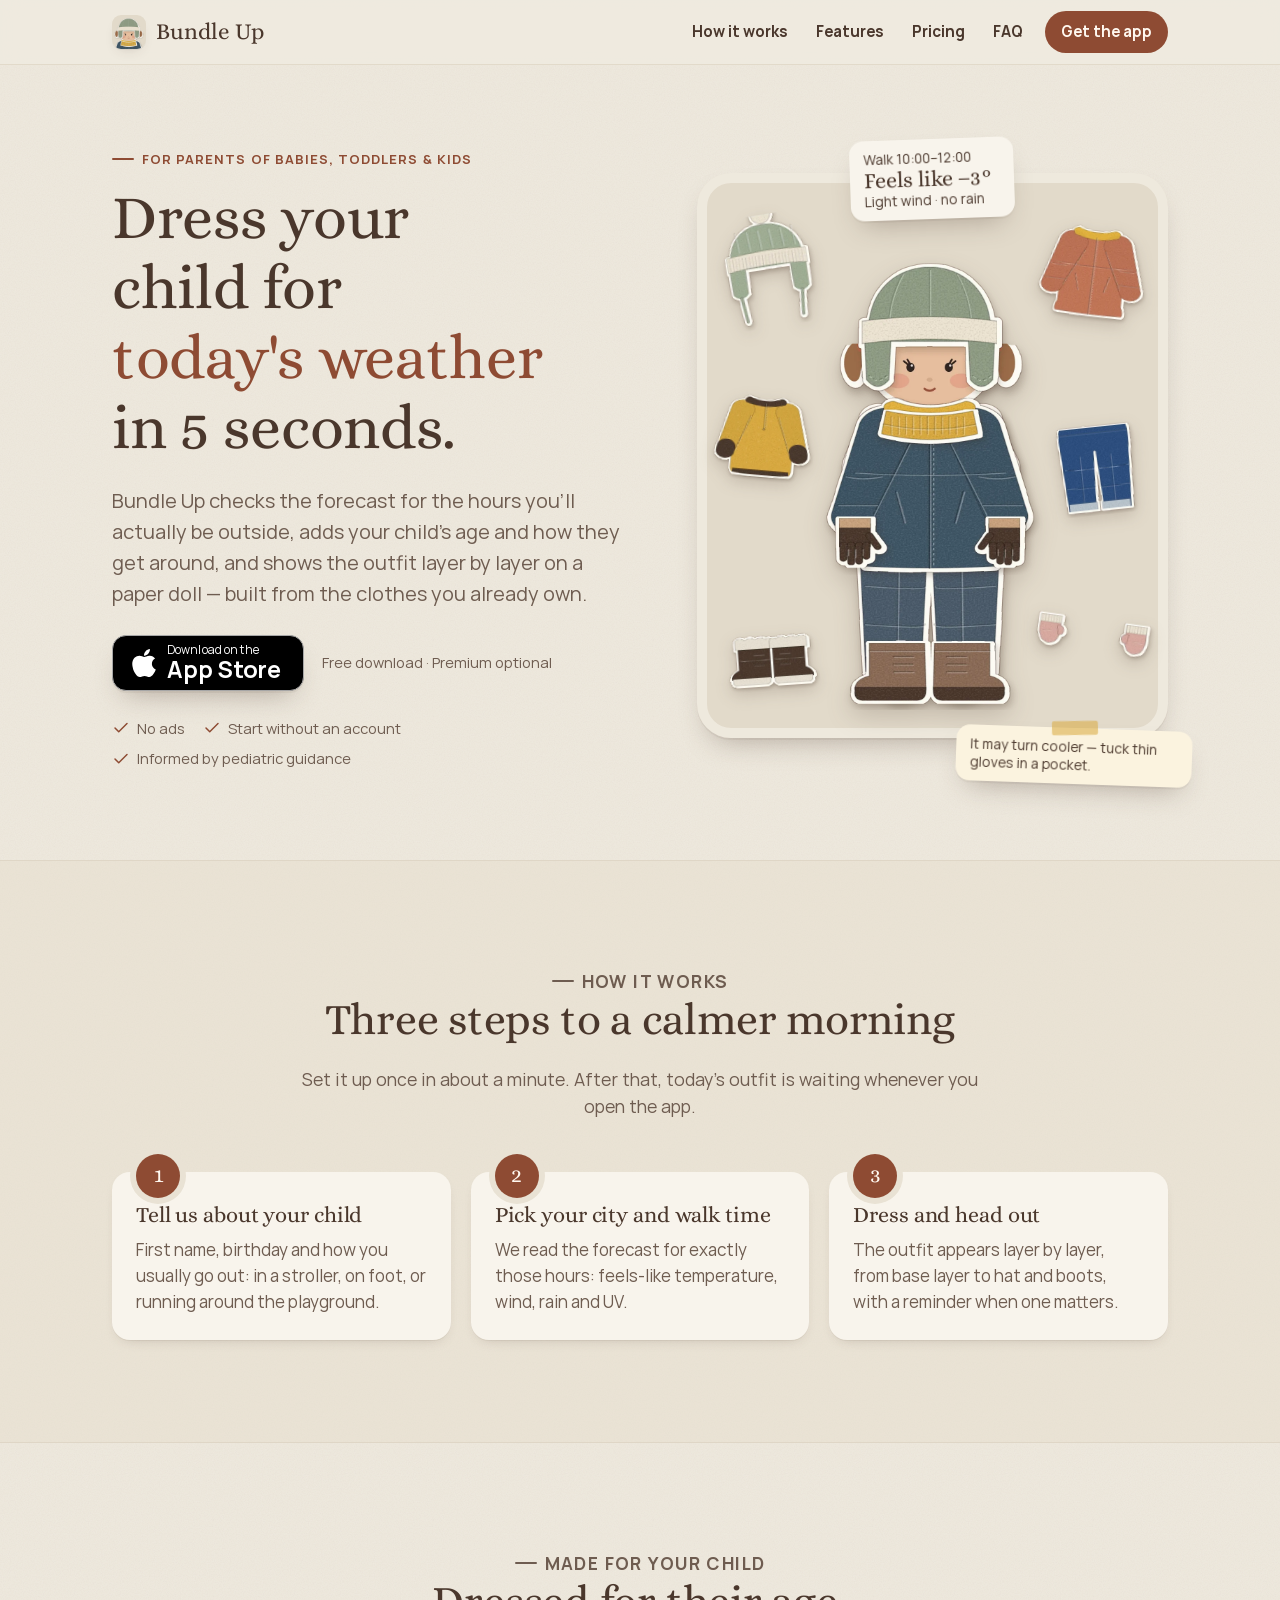
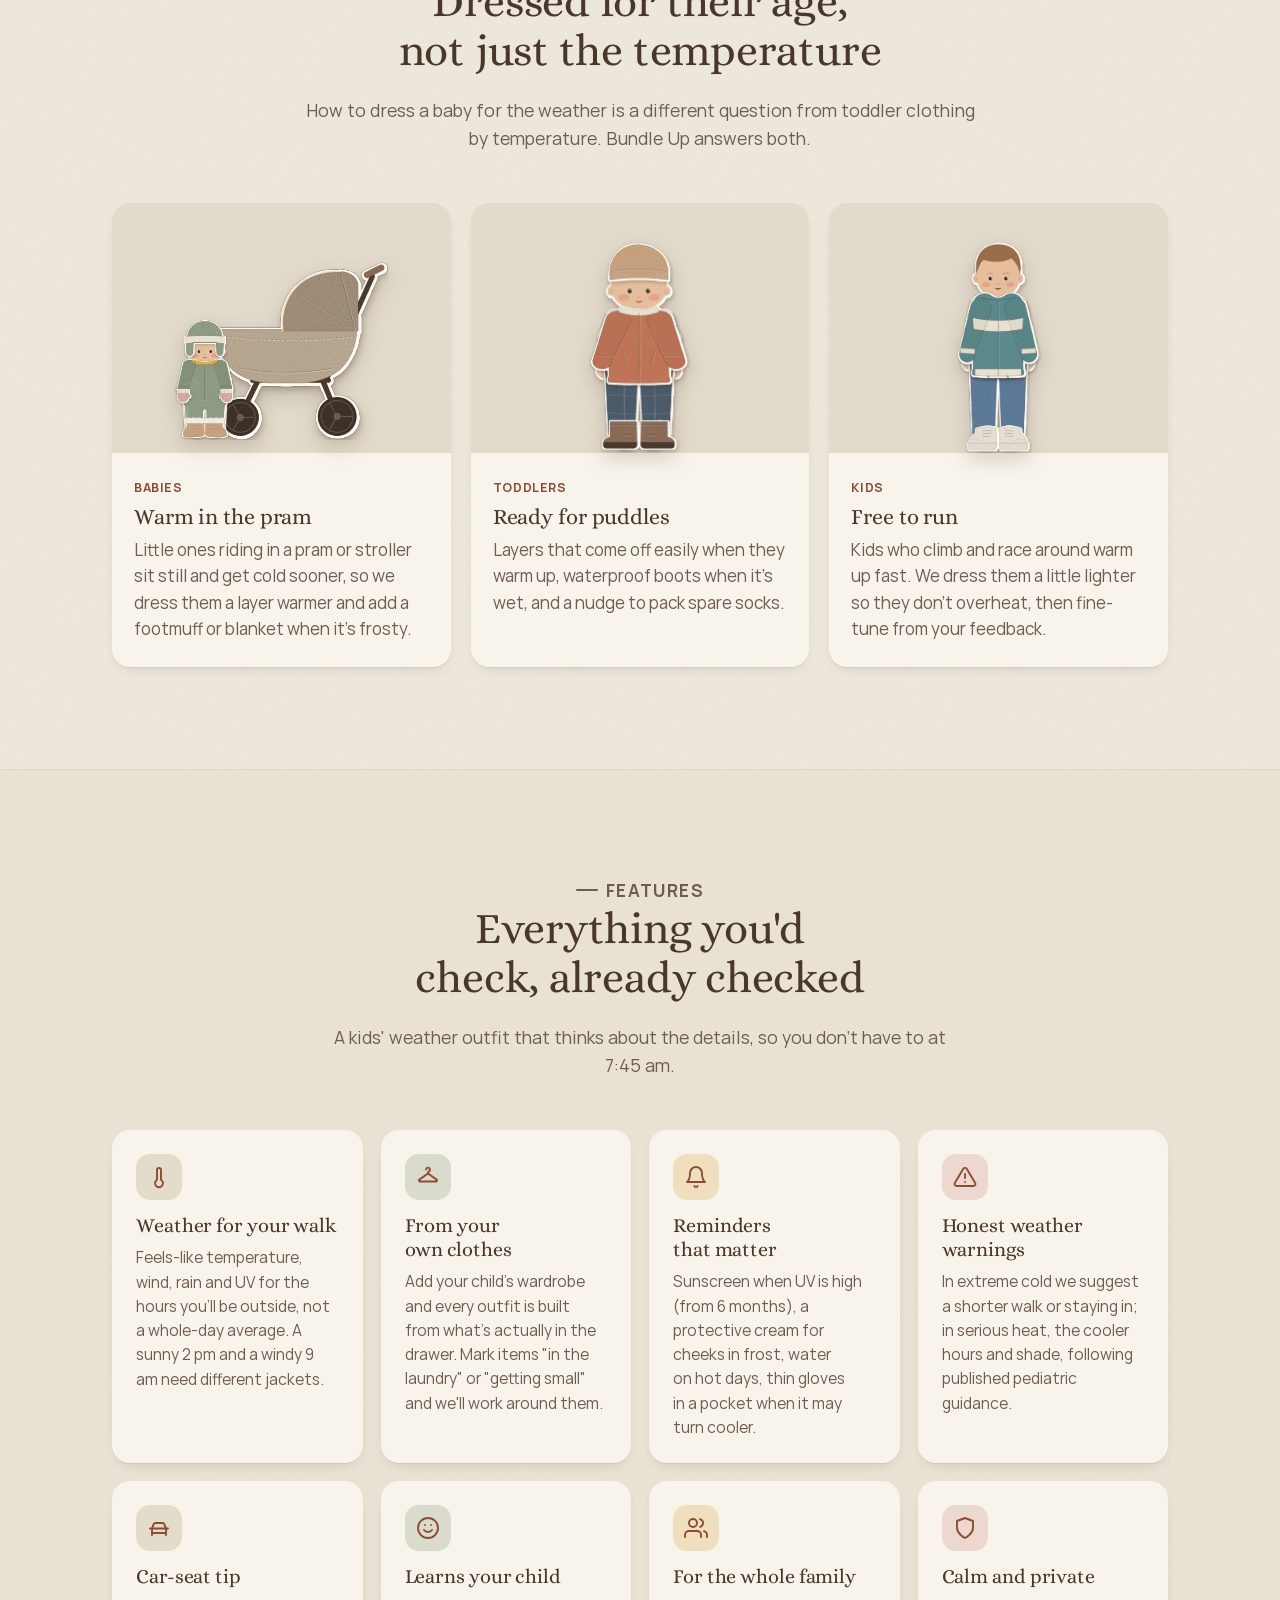
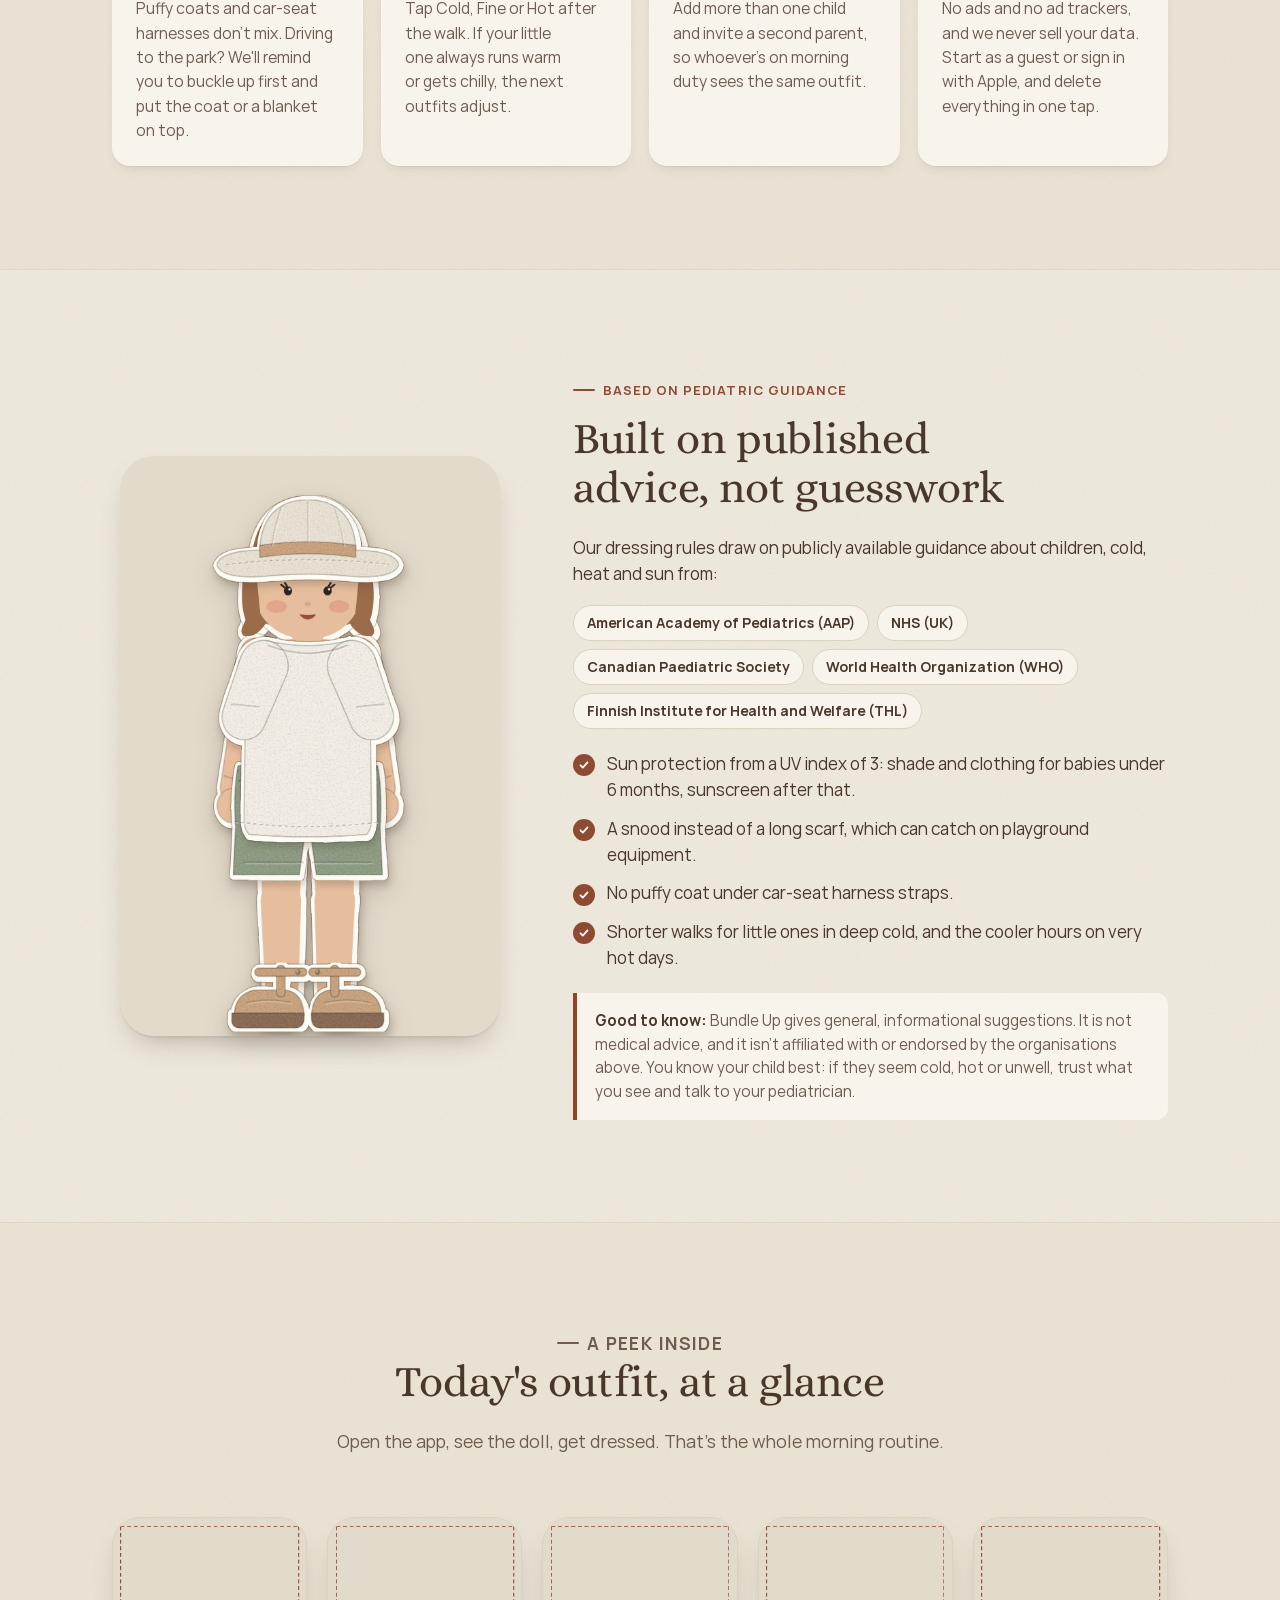
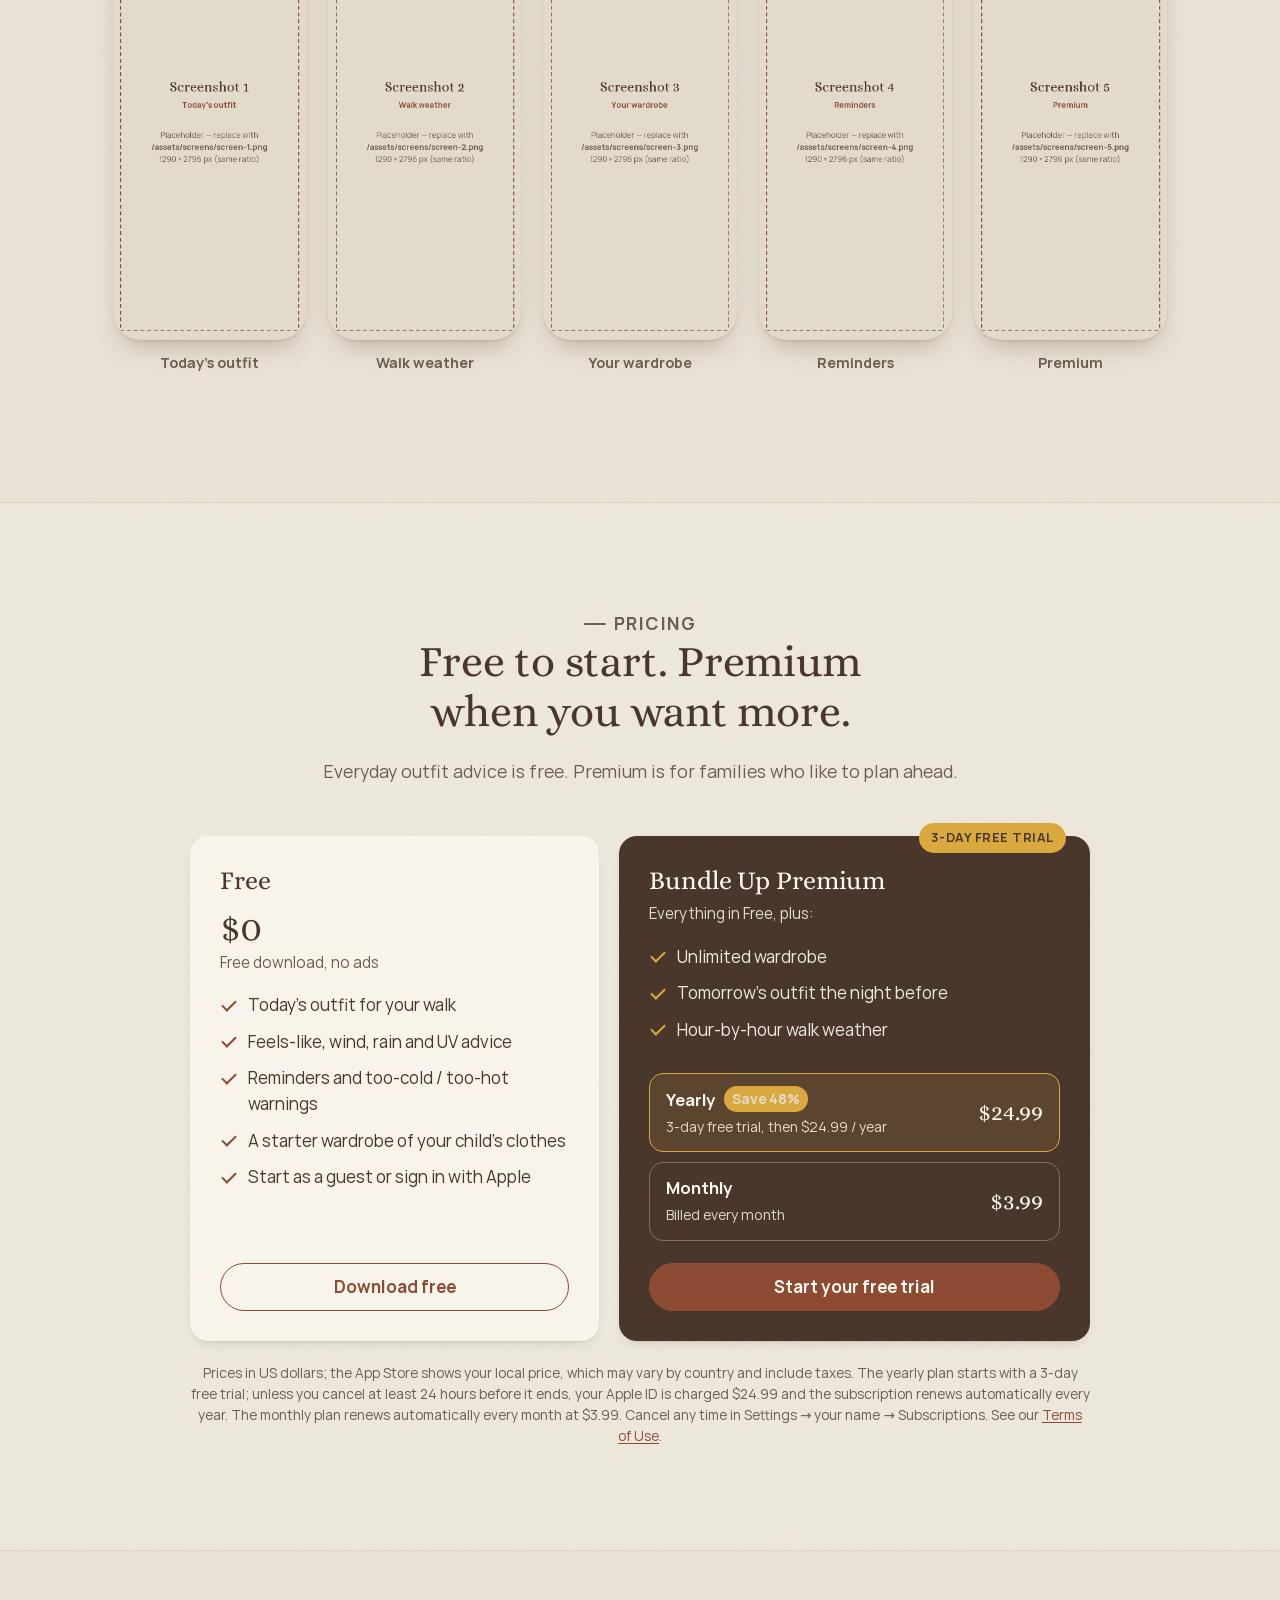
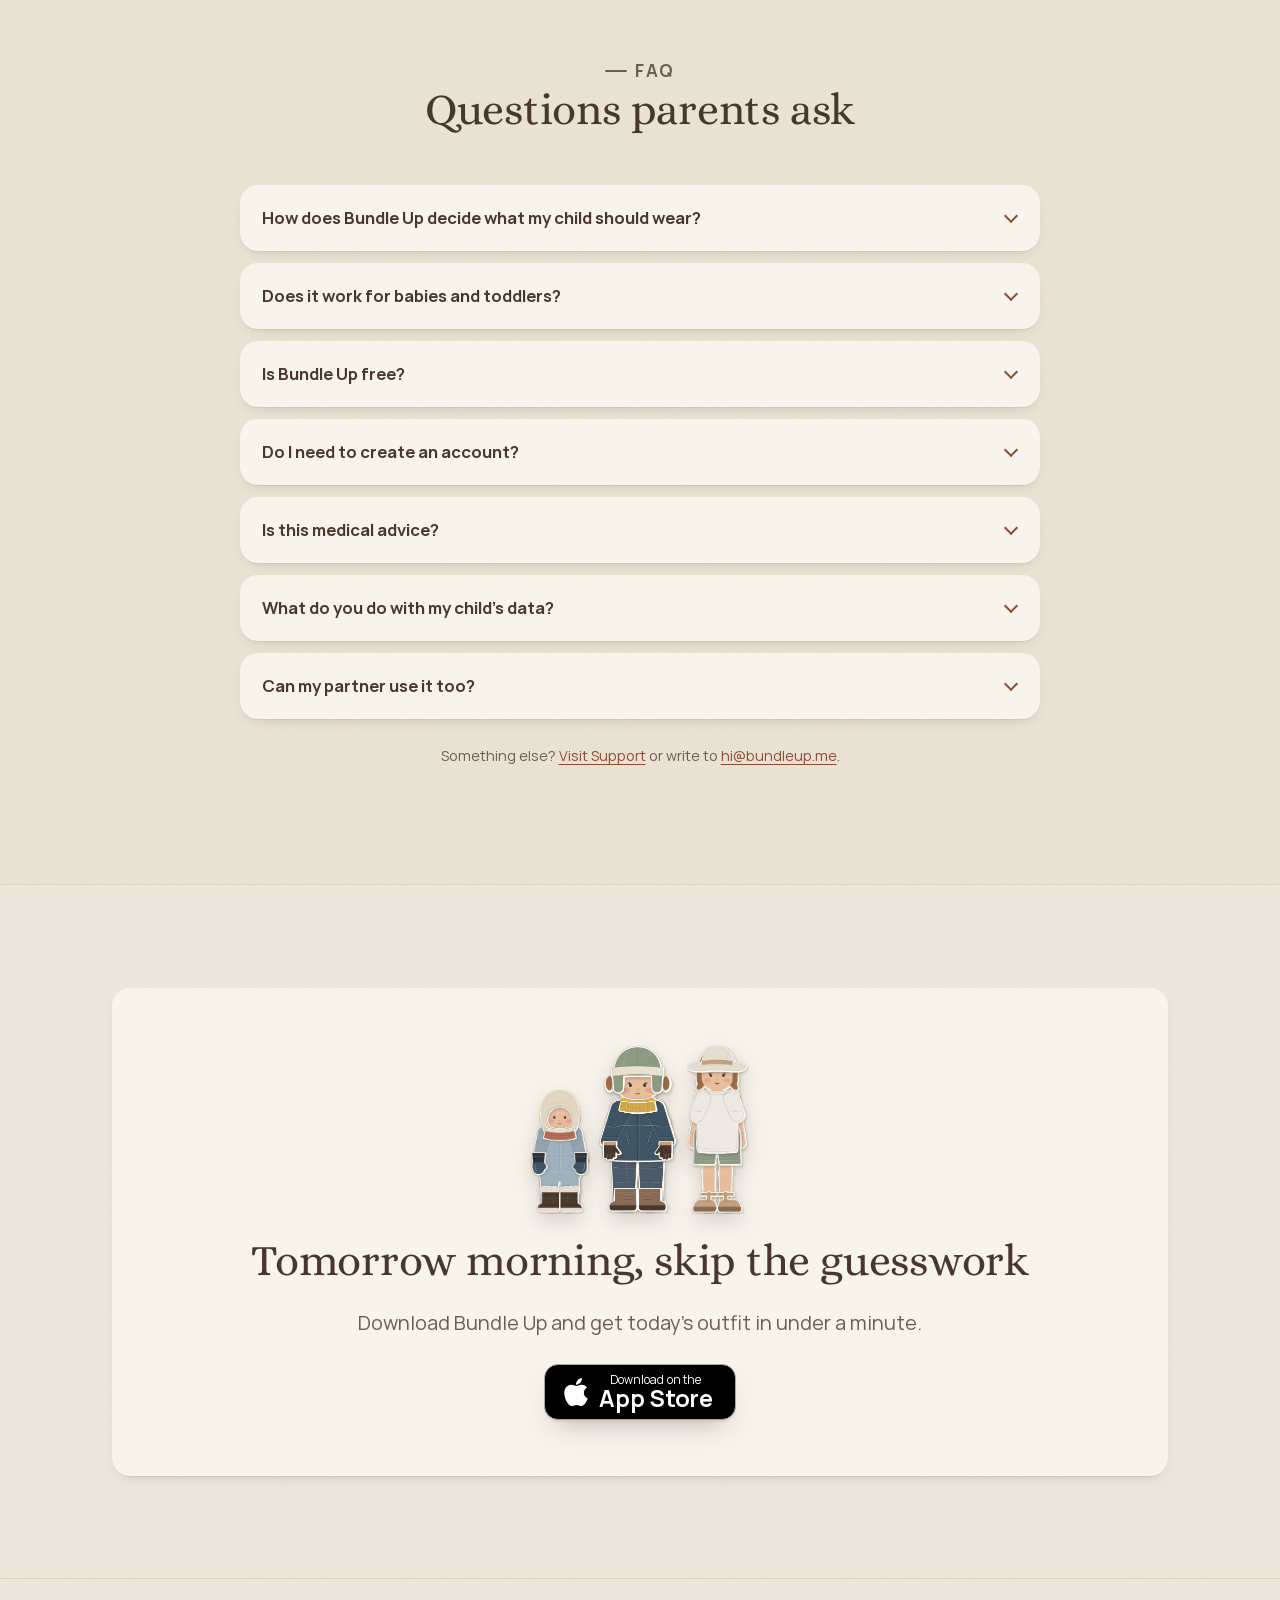
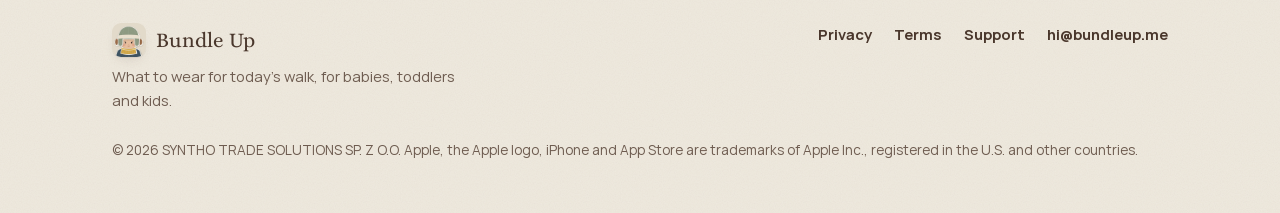
==== index.html @ 7194387c "Главная страница: как это работает, возможности, советы педиатров, цены, вопросы Кнопки «Download on" ====
<!doctype html>
<html lang="en">
<head>
  <meta charset="utf-8">
  <meta name="viewport" content="width=device-width, initial-scale=1, viewport-fit=cover">
  <title>Bundle Up — What to Dress Your Kids in for Today's Weather</title>
  <meta name="description" content="Bundle Up tells you what your baby, toddler or child should wear for today's walk, based on the weather during your walk hours and your child's age. Free on iPhone.">
  <link rel="canonical" href="https://bundleup.me/">
  <meta name="theme-color" content="#efeadf">
  <meta name="color-scheme" content="light">

  <!-- Safari on iPhone shows a native "Open / Get" banner for the app. -->
  <meta name="apple-itunes-app" content="app-id=6838939653">

  <meta property="og:type" content="website">
  <meta property="og:site_name" content="Bundle Up">
  <meta property="og:title" content="Bundle Up — What to dress your child in for today's walk">
  <meta property="og:description" content="Weather for your walk hours, your child's age and your own clothes — shown layer by layer on a paper doll. Free on iPhone.">
  <meta property="og:url" content="https://bundleup.me/">
  <meta property="og:image" content="https://bundleup.me/assets/img/og-image.jpg">
  <meta property="og:image:width" content="1200">
  <meta property="og:image:height" content="630">
  <meta property="og:image:alt" content="Bundle Up: paper-doll children dressed for winter and summer walks">
  <meta property="og:locale" content="en_US">
  <meta name="twitter:card" content="summary_large_image">

  <link rel="icon" href="favicon.ico" sizes="any">
  <link rel="icon" type="image/png" sizes="32x32" href="assets/img/favicon-32.png">
  <link rel="apple-touch-icon" href="apple-touch-icon.png">
  <link rel="preload" href="assets/fonts/alice-regular.woff" as="font" type="font/woff" crossorigin>
  <link rel="stylesheet" href="assets/css/style.css">

  <script type="application/ld+json">
  {
    "@context": "https://schema.org",
    "@graph": [
      {
        "@type": "Organization",
        "@id": "https://bundleup.me/#org",
        "name": "SYNTHO TRADE SOLUTIONS SP. Z O.O.",
        "url": "https://bundleup.me/",
        "email": "hi@bundleup.me",
        "logo": "https://bundleup.me/assets/img/icon-512.png"
      },
      {
        "@type": "MobileApplication",
        "name": "Bundle Up",
        "url": "https://bundleup.me/",
        "description": "Bundle Up tells parents what to dress their child in for today's walk, based on the weather during the walk hours and the child's age, and shows the outfit layer by layer on a paper doll.",
        "operatingSystem": "iOS",
        "applicationCategory": "LifestyleApplication",
        "image": "https://bundleup.me/assets/img/og-image.jpg",
        "publisher": { "@id": "https://bundleup.me/#org" },
        "offers": { "@type": "Offer", "price": "0", "priceCurrency": "USD" }
      },
      {
        "@type": "FAQPage",
        "mainEntity": [
          { "@type": "Question", "name": "How does Bundle Up decide what my child should wear?",
            "acceptedAnswer": { "@type": "Answer", "text": "It looks at the forecast for your walk hours only — feels-like temperature, wind, rain, snow and UV — then factors in your child's age and how they get around: in a stroller, on foot, or running and playing. The outfit is built layer by layer from your child's wardrobe, and your Cold, Fine and Hot taps after walks fine-tune what comes next." } },
          { "@type": "Question", "name": "Does it work for babies and toddlers?",
            "acceptedAnswer": { "@type": "Answer", "text": "Yes. Babies who ride in a pram or stroller are dressed a layer warmer, with a footmuff or blanket when it's cold, and under 6 months we suggest shade rather than sunscreen. Toddlers and older kids get layers that suit how active they are." } },
          { "@type": "Question", "name": "Is Bundle Up free?",
            "acceptedAnswer": { "@type": "Answer", "text": "Bundle Up is free to download and gives you today's outfit for your walk. Bundle Up Premium adds an unlimited wardrobe, tomorrow's outfit the night before and hour-by-hour walk weather for $3.99 a month or $24.99 a year, and the yearly plan starts with a 3-day free trial. Subscriptions renew automatically through your Apple ID until you cancel." } },
          { "@type": "Question", "name": "Do I need to create an account?",
            "acceptedAnswer": { "@type": "Answer", "text": "No. You can start right away as a guest. Sign in with Apple whenever you like, so your wardrobe and settings come with you to a new iPhone." } },
          { "@type": "Question", "name": "Is this medical advice?",
            "acceptedAnswer": { "@type": "Answer", "text": "No. Bundle Up gives general, informational suggestions based on the weather and published pediatric guidance. You know your child best: if they seem cold, hot or unwell, trust what you see and talk to your pediatrician." } },
          { "@type": "Question", "name": "What do you do with my child's data?",
            "acceptedAnswer": { "@type": "Answer", "text": "We collect only what's needed to dress your child for the weather, such as their first name and birth date, your city and walk time, the clothes you add and your walk feedback. No ads, no ad trackers, and we never sell data. You can delete everything at any time in the app under Profile, Delete all data." } },
          { "@type": "Question", "name": "Can my partner use it too?",
            "acceptedAnswer": { "@type": "Answer", "text": "Yes. You can add more than one child and invite a second parent, so whoever is on morning duty sees the same outfit." } }
        ]
      }
    ]
  }
  </script>
</head>
<body>
  <a class="skip-link" href="#main">Skip to content</a>

  <header class="site-header">
    <div class="wrap">
      <a class="brand" href="./" aria-label="Bundle Up home">
        <img src="assets/img/icon-192.png" width="34" height="34" alt="">
        Bundle Up
      </a>
      <nav class="nav" aria-label="Main">
        <a href="#how">How it works</a>
        <a href="#features">Features</a>
        <a href="#pricing">Pricing</a>
        <a href="#faq">FAQ</a>
        <a class="nav-cta" href="download/">Get the app</a>
      </nav>
    </div>
  </header>

  <main id="main">
    <!-- ============ HERO ============ -->
    <section class="hero" aria-labelledby="hero-title">
      <div class="wrap">
        <div class="hero-copy">
          <p class="eyebrow">For parents of babies, toddlers &amp; kids</p>
          <h1 id="hero-title">Dress your child for <em>today's weather</em> in 5&nbsp;seconds.</h1>
          <p class="lead">Bundle Up checks the forecast for the hours you'll actually be outside, adds your child's age and how they get around, and shows the outfit layer by layer on a paper doll — built from the clothes you already own.</p>
          <div class="cta-row">
            <!-- App Store button: links to /download/, where the App Store URL is set once. -->
            <a class="appstore" href="download/" aria-label="Download Bundle Up on the App Store">
              <svg viewBox="0 0 384 512" aria-hidden="true"><path d="M318.7 268.7c-.2-36.7 16.4-64.4 50-84.8-18.8-26.9-47.2-41.7-84.7-44.6-35.5-2.8-74.3 20.7-88.5 20.7-15 0-49.4-19.7-76.4-19.7C63.3 141.2 4 184.8 4 273.5q0 39.3 14.4 81.2c12.8 36.7 59 126.7 107.2 125.2 25.2-.6 43-17.9 75.8-17.9 31.8 0 48.3 17.9 76.4 17.9 48.6-.7 90.4-82.5 102.6-119.3-65.2-30.7-61.7-90-61.7-91.9zm-56.6-164.2c27.3-32.4 24.8-61.9 24-72.5-24.1 1.4-52 16.4-67.9 34.9-17.5 19.8-27.8 44.3-25.6 71.9 26.1 2 49.9-11.4 69.5-34.3z"/></svg>
              <span><small>Download on the</small><b>App Store</b></span>
            </a>
            <p class="cta-note">Free download · Premium optional</p>
          </div>
          <ul class="trust">
            <li><svg viewBox="0 0 24 24" aria-hidden="true"><path d="M20 6 9 17l-5-5"/></svg>No ads</li>
            <li><svg viewBox="0 0 24 24" aria-hidden="true"><path d="M20 6 9 17l-5-5"/></svg>Start without an account</li>
            <li><svg viewBox="0 0 24 24" aria-hidden="true"><path d="M20 6 9 17l-5-5"/></svg>Informed by pediatric guidance</li>
          </ul>
        </div>

        <div class="stage" role="img" aria-label="Paper-doll illustration: a child in a navy winter jacket, green hat and boots, surrounded by the pieces of the outfit, with a note saying the walk feels like minus 3 degrees">
          <img class="piece hat" src="assets/img/item-hat.webp" width="270" height="314" alt="">
          <img class="piece jacket" src="assets/img/item-jacket.webp" width="360" height="317" alt="">
          <img class="piece fleece" src="assets/img/item-fleece.webp" width="360" height="315" alt="">
          <img class="piece pants" src="assets/img/item-pants.webp" width="327" height="357" alt="">
          <img class="piece boots" src="assets/img/item-boots.webp" width="360" height="234" alt="">
          <img class="piece mittens" src="assets/img/item-mittens.webp" width="359" height="128" alt="">
          <img class="doll" src="assets/img/doll-today.webp" width="652" height="1294" alt="" fetchpriority="high">
          <div class="note weather" aria-hidden="true">Walk 10:00–12:00<b>Feels like −3°</b>Light wind · no rain</div>
          <div class="note tip" aria-hidden="true">It may turn cooler — tuck thin gloves in a pocket.</div>
        </div>
      </div>
    </section>

    <!-- ============ HOW IT WORKS ============ -->
    <section class="section alt" id="how" aria-labelledby="how-title">
      <div class="wrap">
        <div class="section-head">
          <p class="eyebrow">How it works</p>
          <h2 id="how-title">Three steps to a calmer morning</h2>
          <p>Set it up once in about a minute. After that, today's outfit is waiting whenever you open the app.</p>
        </div>
        <ol class="steps">
          <li class="card step">
            <h3>Tell us about your child</h3>
            <p>First name, birthday and how you usually go out: in a stroller, on foot, or running around the playground.</p>
          </li>
          <li class="card step">
            <h3>Pick your city and walk time</h3>
            <p>We read the forecast for exactly those hours: feels-like temperature, wind, rain and UV.</p>
          </li>
          <li class="card step">
            <h3>Dress and head out</h3>
            <p>The outfit appears layer by layer, from base layer to hat and boots, with a reminder when one matters.</p>
          </li>
        </ol>
      </div>
    </section>

    <!-- ============ AGES ============ -->
    <section class="section" id="ages" aria-labelledby="ages-title">
      <div class="wrap">
        <div class="section-head">
          <p class="eyebrow">Made for your child</p>
          <h2 id="ages-title">Dressed for their age, not just the temperature</h2>
          <p>How to dress a baby for the weather is a different question from toddler clothing by temperature. Bundle Up answers both.</p>
        </div>
        <div class="ages">
          <article class="card age">
            <div class="age-art wide"><img src="assets/img/baby-stroller.webp" width="810" height="673" alt="Paper-doll baby in a green snowsuit next to a pram" loading="lazy" decoding="async"></div>
            <div class="age-body">
              <span class="tag">Babies</span>
              <h3>Warm in the pram</h3>
              <p>Little ones riding in a pram or stroller sit still and get cold sooner, so we dress them a layer warmer and add a footmuff or blanket when it's frosty.</p>
            </div>
          </article>
          <article class="card age">
            <div class="age-art"><img src="assets/img/doll-walking.webp" width="433" height="860" alt="Paper-doll toddler in an orange jacket, beanie and boots" loading="lazy" decoding="async"></div>
            <div class="age-body">
              <span class="tag">Toddlers</span>
              <h3>Ready for puddles</h3>
              <p>Layers that come off easily when they warm up, waterproof boots when it's wet, and a nudge to pack spare socks.</p>
            </div>
          </article>
          <article class="card age">
            <div class="age-art"><img src="assets/img/doll-active.webp" width="449" height="1065" alt="Paper-doll child in a teal jacket, jeans and sneakers" loading="lazy" decoding="async"></div>
            <div class="age-body">
              <span class="tag">Kids</span>
              <h3>Free to run</h3>
              <p>Kids who climb and race around warm up fast. We dress them a little lighter so they don't overheat, then fine-tune from your feedback.</p>
            </div>
          </article>
        </div>
      </div>
    </section>

    <!-- ============ FEATURES ============ -->
    <section class="section alt" id="features" aria-labelledby="features-title">
      <div class="wrap">
        <div class="section-head">
          <p class="eyebrow">Features</p>
          <h2 id="features-title">Everything you'd check, already checked</h2>
          <p>A kids' weather outfit that thinks about the details, so you don't have to at 7:45 am.</p>
        </div>
        <div class="features">
          <article class="card feature">
            <div class="icon"><svg viewBox="0 0 24 24" aria-hidden="true"><path d="M14 14.76V5a2 2 0 0 0-4 0v9.76a4 4 0 1 0 4 0z"/></svg></div>
            <h3>Weather for your walk</h3>
            <p>Feels-like temperature, wind, rain and UV for the hours you'll be outside, not a whole-day average. A sunny 2 pm and a windy 9 am need different jackets.</p>
          </article>
          <article class="card feature">
            <div class="icon sage"><svg viewBox="0 0 24 24" aria-hidden="true"><path d="M10 4.6A2 2 0 1 1 12.9 6.4c-.5.3-.9.7-.9 1.3v.8"/><path d="M12 8.5 3.3 14.6c-.8.6-.4 1.9.6 1.9h16.2c1 0 1.4-1.3.6-1.9z"/></svg></div>
            <h3>From your own clothes</h3>
            <p>Add your child's wardrobe and every outfit is built from what's actually in the drawer. Mark items "in the laundry" or "getting small" and we'll work around them.</p>
          </article>
          <article class="card feature">
            <div class="icon mustard"><svg viewBox="0 0 24 24" aria-hidden="true"><path d="M18 8A6 6 0 0 0 6 8c0 7-3 9-3 9h18s-3-2-3-9"/><path d="M13.73 21a2 2 0 0 1-3.46 0"/></svg></div>
            <h3>Reminders that matter</h3>
            <p>Sunscreen when UV is high (from 6 months), a protective cream for cheeks in frost, water on hot days, thin gloves in a pocket when it may turn cooler.</p>
          </article>
          <article class="card feature">
            <div class="icon rose"><svg viewBox="0 0 24 24" aria-hidden="true"><path d="M10.29 3.86 1.82 18a2 2 0 0 0 1.71 3h16.94a2 2 0 0 0 1.71-3L13.71 3.86a2 2 0 0 0-3.42 0z"/><path d="M12 9v4M12 17h.01"/></svg></div>
            <h3>Honest weather warnings</h3>
            <p>In extreme cold we suggest a shorter walk or staying in; in serious heat, the cooler hours and shade, following published pediatric guidance.</p>
          </article>
          <article class="card feature">
            <div class="icon"><svg viewBox="0 0 24 24" aria-hidden="true"><path d="M5 17h14v-4.5l-1.7-4.3A2 2 0 0 0 15.4 7H8.6a2 2 0 0 0-1.9 1.2L5 12.5z"/><path d="M5 17v2M19 17v2M3 12.5h18"/></svg></div>
            <h3>Car-seat tip</h3>
            <p>Puffy coats and car-seat harnesses don't mix. Driving to the park? We'll remind you to buckle up first and put the coat or a blanket on top.</p>
          </article>
          <article class="card feature">
            <div class="icon sage"><svg viewBox="0 0 24 24" aria-hidden="true"><circle cx="12" cy="12" r="10"/><path d="M8 14s1.5 2 4 2 4-2 4-2M9 9h.01M15 9h.01"/></svg></div>
            <h3>Learns your child</h3>
            <p>Tap Cold, Fine or Hot after the walk. If your little one always runs warm or gets chilly, the next outfits adjust.</p>
          </article>
          <article class="card feature">
            <div class="icon mustard"><svg viewBox="0 0 24 24" aria-hidden="true"><path d="M17 21v-2a4 4 0 0 0-4-4H5a4 4 0 0 0-4 4v2"/><circle cx="9" cy="7" r="4"/><path d="M23 21v-2a4 4 0 0 0-3-3.87M16 3.13a4 4 0 0 1 0 7.75"/></svg></div>
            <h3>For the whole family</h3>
            <p>Add more than one child and invite a second parent, so whoever's on morning duty sees the same outfit.</p>
          </article>
          <article class="card feature">
            <div class="icon rose"><svg viewBox="0 0 24 24" aria-hidden="true"><path d="M12 22s8-4 8-10V5l-8-3-8 3v7c0 6 8 10 8 10z"/></svg></div>
            <h3>Calm and private</h3>
            <p>No ads and no ad trackers, and we never sell your data. Start as a guest or sign in with Apple, and delete everything in one tap.</p>
          </article>
        </div>
      </div>
    </section>

    <!-- ============ PEDIATRIC GUIDANCE ============ -->
    <section class="section" id="guidance" aria-labelledby="guidance-title">
      <div class="wrap guidance">
        <div class="guidance-art">
          <img src="assets/img/doll-summer.webp" width="620" height="1605" alt="Paper-doll child in a wide sun hat, light top, shorts and sandals" loading="lazy" decoding="async">
        </div>
        <div>
          <p class="eyebrow">Based on pediatric guidance</p>
          <h2 id="guidance-title">Built on published advice, not guesswork</h2>
          <p>Our dressing rules draw on publicly available guidance about children, cold, heat and sun from:</p>
          <ul class="sources">
            <li>American Academy of Pediatrics (AAP)</li>
            <li>NHS (UK)</li>
            <li>Canadian Paediatric Society</li>
            <li>World Health Organization (WHO)</li>
            <li>Finnish Institute for Health and Welfare (THL)</li>
          </ul>
          <ul class="checks">
            <li>Sun protection from a UV index of 3: shade and clothing for babies under 6 months, sunscreen after that.</li>
            <li>A snood instead of a long scarf, which can catch on playground equipment.</li>
            <li>No puffy coat under car-seat harness straps.</li>
            <li>Shorter walks for little ones in deep cold, and the cooler hours on very hot days.</li>
          </ul>
          <p class="disclaimer"><strong>Good to know:</strong> Bundle Up gives general, informational suggestions. It is not medical advice, and it isn't affiliated with or endorsed by the organisations above. You know your child best: if they seem cold, hot or unwell, trust what you see and talk to your pediatrician.</p>
        </div>
      </div>
    </section>

    <!-- ============ SCREENSHOTS ============
         SCREENSHOT SLOTS: replace the files in /assets/screens/ (screen-1.png … screen-5.png)
         with App Store screenshots. Keep the file names, or update the src attributes below.
         Ratio 1290 × 2796 (any size with the same ratio works). Edit the captions to match. -->
    <section class="section alt" id="screens" aria-labelledby="screens-title">
      <div class="wrap">
        <div class="section-head">
          <p class="eyebrow">A peek inside</p>
          <h2 id="screens-title">Today's outfit, at a glance</h2>
          <p>Open the app, see the doll, get dressed. That's the whole morning routine.</p>
        </div>
        <div class="screens" tabindex="0" aria-label="App screenshots, scroll sideways">
          <figure><img src="assets/screens/screen-1.png" width="645" height="1398" alt="Bundle Up screenshot: today's outfit on a paper doll" loading="lazy" decoding="async"><figcaption>Today's outfit</figcaption></figure>
          <figure><img src="assets/screens/screen-2.png" width="645" height="1398" alt="Bundle Up screenshot: weather for the walk hours" loading="lazy" decoding="async"><figcaption>Walk weather</figcaption></figure>
          <figure><img src="assets/screens/screen-3.png" width="645" height="1398" alt="Bundle Up screenshot: the child's wardrobe" loading="lazy" decoding="async"><figcaption>Your wardrobe</figcaption></figure>
          <figure><img src="assets/screens/screen-4.png" width="645" height="1398" alt="Bundle Up screenshot: reminders and tips" loading="lazy" decoding="async"><figcaption>Reminders</figcaption></figure>
          <figure><img src="assets/screens/screen-5.png" width="645" height="1398" alt="Bundle Up screenshot: Bundle Up Premium" loading="lazy" decoding="async"><figcaption>Premium</figcaption></figure>
        </div>
      </div>
    </section>

    <!-- ============ PRICING ============ -->
    <section class="section" id="pricing" aria-labelledby="pricing-title">
      <div class="wrap">
        <div class="section-head">
          <p class="eyebrow">Pricing</p>
          <h2 id="pricing-title">Free to start. Premium when you want more.</h2>
          <p>Everyday outfit advice is free. Premium is for families who like to plan ahead.</p>
        </div>
        <div class="plans">
          <article class="card plan">
            <h3>Free</h3>
            <p class="price">$0</p>
            <p class="per">Free download, no ads</p>
            <ul>
              <li>Today's outfit for your walk</li>
              <li>Feels-like, wind, rain and UV advice</li>
              <li>Reminders and too-cold / too-hot warnings</li>
              <li>A starter wardrobe of your child's clothes</li>
              <li>Start as a guest or sign in with Apple</li>
            </ul>
            <a class="btn btn-ghost push" href="download/">Download free</a>
          </article>
          <article class="card plan premium">
            <span class="ribbon">3-day free trial</span>
            <h3>Bundle Up Premium</h3>
            <p class="per">Everything in Free, plus:</p>
            <ul>
              <li>Unlimited wardrobe</li>
              <li>Tomorrow's outfit the night before</li>
              <li>Hour-by-hour walk weather</li>
            </ul>
            <div class="options">
              <div class="option best">
                <div><b>Yearly <span class="save">Save 48%</span></b><span>3-day free trial, then $24.99 / year</span></div>
                <div class="amount">$24.99</div>
              </div>
              <div class="option">
                <div><b>Monthly</b><span>Billed every month</span></div>
                <div class="amount">$3.99</div>
              </div>
            </div>
            <a class="btn btn-primary push" href="download/">Start your free trial</a>
          </article>
        </div>
        <p class="fineprint">Prices in US dollars; the App Store shows your local price, which may vary by country and include taxes. The yearly plan starts with a 3-day free trial; unless you cancel at least 24 hours before it ends, your Apple ID is charged $24.99 and the subscription renews automatically every year. The monthly plan renews automatically every month at $3.99. Cancel any time in Settings → your name → Subscriptions. See our <a href="terms/">Terms of Use</a>.</p>
      </div>
    </section>

    <!-- ============ FAQ ============ -->
    <section class="section alt" id="faq" aria-labelledby="faq-title">
      <div class="wrap">
        <div class="section-head">
          <p class="eyebrow">FAQ</p>
          <h2 id="faq-title">Questions parents ask</h2>
        </div>
        <div class="faq">
          <details>
            <summary>How does Bundle Up decide what my child should wear?</summary>
            <div class="answer"><p>It looks at the forecast for your walk hours only — feels-like temperature, wind, rain, snow and UV — then factors in your child's age and how they get around: in a stroller, on foot, or running and playing. The outfit is built layer by layer from your child's wardrobe, and your Cold, Fine and Hot taps after walks fine-tune what comes next.</p></div>
          </details>
          <details>
            <summary>Does it work for babies and toddlers?</summary>
            <div class="answer"><p>Yes. Babies who ride in a pram or stroller are dressed a layer warmer, with a footmuff or blanket when it's cold, and under 6 months we suggest shade rather than sunscreen. Toddlers and older kids get layers that suit how active they are.</p></div>
          </details>
          <details>
            <summary>Is Bundle Up free?</summary>
            <div class="answer"><p>Bundle Up is free to download and gives you today's outfit for your walk. Bundle Up Premium adds an unlimited wardrobe, tomorrow's outfit the night before and hour-by-hour walk weather for $3.99 a month or $24.99 a year, and the yearly plan starts with a 3-day free trial. Subscriptions renew automatically through your Apple ID until you cancel.</p></div>
          </details>
          <details>
            <summary>Do I need to create an account?</summary>
            <div class="answer"><p>No. You can start right away as a guest. Sign in with Apple whenever you like, so your wardrobe and settings come with you to a new iPhone.</p></div>
          </details>
          <details>
            <summary>Is this medical advice?</summary>
            <div class="answer"><p>No. Bundle Up gives general, informational suggestions based on the weather and published pediatric guidance. You know your child best: if they seem cold, hot or unwell, trust what you see and talk to your pediatrician.</p></div>
          </details>
          <details>
            <summary>What do you do with my child's data?</summary>
            <div class="answer"><p>We collect only what's needed to dress your child for the weather, such as their first name and birth date, your city and walk time, the clothes you add and your walk feedback. No ads, no ad trackers, and we never sell data. You can delete everything at any time in the app under Profile → Delete all data. The details are in our <a href="privacy/">Privacy Policy</a>.</p></div>
          </details>
          <details>
            <summary>Can my partner use it too?</summary>
            <div class="answer"><p>Yes. You can add more than one child and invite a second parent, so whoever is on morning duty sees the same outfit.</p></div>
          </details>
        </div>
        <p class="center muted small" style="margin-top:26px">Something else? <a href="support/">Visit Support</a> or write to <a href="mailto:hi@bundleup.me">hi@bundleup.me</a>.</p>
      </div>
    </section>

    <!-- ============ FINAL CTA ============ -->
    <section class="section cta-band" aria-labelledby="cta-title">
      <div class="wrap">
        <div class="card">
          <div class="cta-dolls" aria-hidden="true">
            <img class="sm" src="assets/img/doll-winter.webp" width="638" height="1281" alt="" loading="lazy" decoding="async">
            <img src="assets/img/doll-today.webp" width="652" height="1294" alt="" loading="lazy" decoding="async">
            <img src="assets/img/doll-summer.webp" width="620" height="1605" alt="" loading="lazy" decoding="async">
          </div>
          <h2 id="cta-title">Tomorrow morning, skip the guesswork</h2>
          <p class="lead">Download Bundle Up and get today's outfit in under a minute.</p>
          <div class="cta-row">
            <a class="appstore" href="download/" aria-label="Download Bundle Up on the App Store">
              <svg viewBox="0 0 384 512" aria-hidden="true"><path d="M318.7 268.7c-.2-36.7 16.4-64.4 50-84.8-18.8-26.9-47.2-41.7-84.7-44.6-35.5-2.8-74.3 20.7-88.5 20.7-15 0-49.4-19.7-76.4-19.7C63.3 141.2 4 184.8 4 273.5q0 39.3 14.4 81.2c12.8 36.7 59 126.7 107.2 125.2 25.2-.6 43-17.9 75.8-17.9 31.8 0 48.3 17.9 76.4 17.9 48.6-.7 90.4-82.5 102.6-119.3-65.2-30.7-61.7-90-61.7-91.9zm-56.6-164.2c27.3-32.4 24.8-61.9 24-72.5-24.1 1.4-52 16.4-67.9 34.9-17.5 19.8-27.8 44.3-25.6 71.9 26.1 2 49.9-11.4 69.5-34.3z"/></svg>
              <span><small>Download on the</small><b>App Store</b></span>
            </a>
          </div>
        </div>
      </div>
    </section>
  </main>

  <footer class="site-footer">
    <div class="wrap">
      <div class="footer-brand">
        <a class="brand" href="./"><img src="assets/img/icon-192.png" width="34" height="34" alt="">Bundle Up</a>
        <p>What to wear for today's walk, for babies, toddlers and kids.</p>
      </div>
      <ul class="footer-links">
        <li><a href="privacy/">Privacy</a></li>
        <li><a href="terms/">Terms</a></li>
        <li><a href="support/">Support</a></li>
        <li><a href="mailto:hi@bundleup.me">hi@bundleup.me</a></li>
      </ul>
      <p class="copyright">© 2026 SYNTHO TRADE SOLUTIONS SP. Z O.O. Apple, the Apple logo, iPhone and App Store are trademarks of Apple Inc., registered in the U.S. and other countries.</p>
    </div>
  </footer>
</body>
</html>
---- assets/css/style.css ----
/* Bundle Up — site styles.
   Palette and fonts match the app (mobile/lib/system/theme/app_theme.dart, design/tokens.json):
   warm paper, ink-brown text, terracotta accent; Alice for headings, Manrope for text.
   Fonts are self-hosted (SIL Open Font License, see /assets/fonts/OFL-*.txt). */

@font-face {
  font-family: "Alice";
  src: url("../fonts/alice-regular.woff") format("woff");
  font-weight: 400;
  font-style: normal;
  font-display: swap;
}
@font-face {
  font-family: "Manrope";
  src: url("../fonts/manrope-regular.woff") format("woff");
  font-weight: 400;
  font-style: normal;
  font-display: swap;
}
@font-face {
  font-family: "Manrope";
  src: url("../fonts/manrope-bold.woff") format("woff");
  font-weight: 700;
  font-style: normal;
  font-display: swap;
}

:root {
  --bg: #efeadf;
  --surface: #f8f4ec;
  --surface-2: #e4dccb;
  --stage: #e2daca;
  --ink: #4a372c;
  --muted: #6e5c50;
  --line: #dcd2c0;
  --accent: #8e4b33;
  --accent-ink: #fff8f0;
  --warn: #92442a;
  --sage: #9fae93;
  --rose: #d9a9a0;
  --mustard: #d9a93f;
  --paper-edge: #fcfaf4;

  --font-ui: "Manrope", system-ui, -apple-system, "Segoe UI", Roboto, sans-serif;
  --font-display: "Alice", Georgia, "Times New Roman", serif;

  --r-s: 12px;
  --r-m: 18px;
  --r-l: 22px;
  --r-btn: 26px;
  --r-pill: 999px;

  --shadow-card: 0 1px 0 rgba(74, 55, 44, .06), 0 6px 14px -8px rgba(74, 55, 44, .28);
  --shadow-lift: 0 2px 0 rgba(74, 55, 44, .06), 0 14px 28px -12px rgba(74, 55, 44, .36);
  --ease: cubic-bezier(.2, .8, .2, 1);

  --gutter: clamp(16px, 4.5vw, 32px);
  --max: 1120px;

  color-scheme: light;
}

*,
*::before,
*::after { box-sizing: border-box; }

html { -webkit-text-size-adjust: 100%; scroll-behavior: smooth; }
@media (prefers-reduced-motion: reduce) { html { scroll-behavior: auto; } }

body {
  margin: 0;
  font-family: var(--font-ui);
  font-size: 17px;
  line-height: 1.55;
  color: var(--ink);
  background-color: var(--bg);
  /* faint paper grain, drawn inline — no image request */
  background-image: url("data:image/svg+xml;utf8,<svg xmlns='http://www.w3.org/2000/svg' width='220' height='220'><filter id='n'><feTurbulence type='fractalNoise' baseFrequency='.85' numOctaves='3' stitchTiles='stitch'/><feColorMatrix values='0 0 0 0 .29 0 0 0 0 .22 0 0 0 0 .17 0 0 0 .07 0'/></filter><rect width='100%' height='100%' filter='url(%23n)'/></svg>");
  text-rendering: optimizeLegibility;
  -webkit-font-smoothing: antialiased;
  overflow-x: hidden;
}

img { max-width: 100%; height: auto; display: block; }
a { color: var(--accent); text-underline-offset: .18em; text-decoration-thickness: 1px; }
a:hover { text-decoration-thickness: 2px; }
:focus-visible { outline: 3px solid var(--accent); outline-offset: 3px; border-radius: 6px; }

h1, h2, h3 {
  font-family: var(--font-display);
  font-weight: 400;
  line-height: 1.12;
  letter-spacing: -.005em;
  margin: 0 0 .5em;
  text-wrap: balance;
}
h1 { font-size: clamp(2.35rem, 6vw, 3.9rem); }
h2 { font-size: clamp(1.9rem, 4.2vw, 2.75rem); }
h3 { font-size: 1.4rem; line-height: 1.2; }
p { margin: 0 0 1em; text-wrap: pretty; }
strong { font-weight: 700; }

.wrap { width: 100%; max-width: var(--max); margin-inline: auto; padding-inline: var(--gutter); }
.narrow { max-width: 760px; }
.center { text-align: center; }
.muted { color: var(--muted); }
.small { font-size: .9rem; }
.visually-hidden {
  position: absolute !important; width: 1px; height: 1px; overflow: hidden;
  clip: rect(0 0 0 0); clip-path: inset(50%); white-space: nowrap;
}
.skip-link { position: absolute; left: 12px; top: -60px; z-index: 50; background: var(--ink); color: var(--accent-ink); padding: 10px 14px; border-radius: var(--r-s); }
.skip-link:focus { top: 12px; }

.eyebrow {
  display: inline-flex; align-items: center; gap: 8px;
  font-size: .82rem; font-weight: 700; letter-spacing: .08em; text-transform: uppercase;
  color: var(--accent); margin: 0 0 14px;
}
.eyebrow::before { content: ""; width: 22px; height: 2px; background: currentColor; border-radius: 2px; }
.lead { font-size: clamp(1.08rem, 1.9vw, 1.25rem); color: var(--muted); }

/* ---------- Header ---------- */
.site-header {
  position: sticky; top: 0; z-index: 20;
  background: rgba(239, 234, 223, .9);
  -webkit-backdrop-filter: saturate(1.2) blur(10px);
  backdrop-filter: saturate(1.2) blur(10px);
  border-bottom: 1px solid rgba(220, 210, 192, .7);
}
.site-header .wrap { display: flex; align-items: center; justify-content: space-between; gap: 16px; min-height: 64px; }
.brand { display: inline-flex; align-items: center; gap: 10px; color: var(--ink); text-decoration: none; font-family: var(--font-display); font-size: 1.45rem; }
.brand img { width: 34px; height: 34px; border-radius: 9px; box-shadow: var(--shadow-card); }
.nav { display: flex; align-items: center; gap: 4px; }
.nav a { color: var(--ink); text-decoration: none; font-weight: 700; font-size: .95rem; padding: 8px 12px; border-radius: var(--r-pill); }
.nav a:hover { background: var(--surface-2); }
.nav .nav-cta { background: var(--accent); color: var(--accent-ink); margin-left: 6px; padding: 9px 16px; }
.nav .nav-cta:hover { background: #7a3f2a; }
@media (max-width: 820px) { .nav a:not(.nav-cta) { display: none; } }

/* ---------- Buttons ---------- */
/* "Download on the App Store" button. Every one on the site links to /download/,
   where the App Store URL is set once. To use Apple's official badge artwork instead,
   swap the inner <svg> + <span> for an <img> of the badge. */
.appstore {
  display: inline-flex; align-items: center; gap: 10px;
  min-height: 56px; padding: 8px 22px 8px 18px;
  background: #000; color: #fff; text-decoration: none;
  border-radius: 14px; border: 1px solid #a6a6a6;
  box-shadow: var(--shadow-lift);
  transition: transform .18s var(--ease), box-shadow .18s var(--ease);
}
.appstore:hover { transform: translateY(-2px); text-decoration: none; }
.appstore svg { width: 26px; height: 32px; flex: none; fill: currentColor; }
.appstore span { display: flex; flex-direction: column; line-height: 1.05; font-family: -apple-system, "SF Pro Text", var(--font-ui); }
.appstore small { font-size: .74rem; letter-spacing: .01em; }
.appstore b { font-size: 1.45rem; font-weight: 600; letter-spacing: -.01em; }

.btn {
  display: inline-flex; align-items: center; justify-content: center; gap: 8px;
  min-height: 48px; padding: 10px 22px; border-radius: var(--r-btn);
  font-weight: 700; text-decoration: none; border: 1.5px solid var(--accent);
}
.btn-primary { background: var(--accent); color: var(--accent-ink); }
.btn-ghost { color: var(--accent); background: transparent; }
.btn:hover { text-decoration: none; filter: brightness(.96); }

.cta-row { display: flex; flex-wrap: wrap; align-items: center; gap: 14px 18px; margin-top: 26px; }
.cta-note { font-size: .92rem; color: var(--muted); margin: 0; }

/* ---------- Hero ---------- */
.hero { padding: clamp(36px, 6vw, 76px) 0 clamp(48px, 7vw, 96px); }
.hero .wrap { display: grid; grid-template-columns: 1.05fr .95fr; gap: clamp(28px, 5vw, 64px); align-items: center; }
.hero h1 { margin-bottom: .35em; }
.hero h1 em { font-style: normal; color: var(--accent); }
.trust { display: flex; flex-wrap: wrap; gap: 8px 18px; margin: 26px 0 0; padding: 0; list-style: none; font-size: .92rem; color: var(--muted); }
.trust li { display: inline-flex; align-items: center; gap: 7px; }
.trust svg { width: 18px; height: 18px; stroke: var(--accent); fill: none; stroke-width: 2; stroke-linecap: round; stroke-linejoin: round; }

.stage {
  position: relative;
  aspect-ratio: 5 / 6;
  width: 100%;
  max-width: 520px;
  justify-self: center;
  background: var(--stage);
  border-radius: 34px;
  box-shadow: var(--shadow-lift), inset 0 0 0 10px rgba(252, 250, 244, .45);
}
.stage .doll {
  position: absolute; left: 50%; bottom: 5%;
  height: 80%; width: auto; transform: translateX(-50%);
  filter: drop-shadow(0 10px 12px rgba(74, 55, 44, .22));
}
.stage .piece {
  position: absolute; width: 21%; height: auto;
  filter: drop-shadow(0 6px 8px rgba(74, 55, 44, .2));
  animation: drop-in .7s var(--ease) both;
}
.piece.hat { left: 5%; top: 7%; transform: rotate(-9deg); animation-delay: .05s; }
.piece.jacket { right: 4%; top: 9%; width: 24%; transform: rotate(7deg); animation-delay: .15s; }
.piece.fleece { left: 3%; top: 39%; width: 22%; transform: rotate(5deg); animation-delay: .25s; }
.piece.pants { right: 6%; top: 44%; width: 18%; transform: rotate(-6deg); animation-delay: .35s; }
.piece.boots { left: 6%; bottom: 8%; width: 20%; transform: rotate(-4deg); animation-delay: .45s; }
.piece.mittens { right: 3%; bottom: 14%; width: 26%; transform: rotate(8deg); animation-delay: .55s; }
@keyframes drop-in { from { opacity: 0; translate: 0 -14px; } to { opacity: 1; translate: 0 0; } }

.note {
  position: absolute; z-index: 2;
  background: var(--surface); color: var(--ink);
  border-radius: 14px; padding: 10px 14px;
  box-shadow: var(--shadow-lift);
  font-size: .86rem; line-height: 1.3;
  animation: drop-in .7s var(--ease) both;
}
.note b { display: block; font-family: var(--font-display); font-weight: 400; font-size: 1.35rem; line-height: 1.1; }
.note.weather { left: 50%; top: -6%; margin-left: -82px; width: 164px; transform: rotate(-2deg); animation-delay: .7s; }
.note.tip { right: -5%; bottom: -8%; max-width: 50%; transform: rotate(2deg); animation-delay: .85s; background: #fbf3df; }
.note.tip::before { content: ""; position: absolute; top: -7px; left: 50%; width: 46px; height: 14px; margin-left: -23px; background: rgba(217, 169, 63, .55); border-radius: 2px; transform: rotate(-3deg); }
@media (prefers-reduced-motion: reduce) { .stage .piece, .note { animation: none; } }

/* ---------- Sections ---------- */
.section { padding: clamp(56px, 8vw, 104px) 0; }
.section.alt { background: rgba(228, 220, 203, .45); border-block: 1px solid rgba(220, 210, 192, .7); }
.section-head { max-width: 680px; margin: 0 auto clamp(30px, 4vw, 52px); text-align: center; }
.section-head .eyebrow { justify-content: center; }
.section-head p { color: var(--muted); font-size: 1.1rem; margin: 0; }

.card {
  background: var(--surface);
  border-radius: var(--r-m);
  box-shadow: var(--shadow-card);
  padding: 24px;
}

/* How it works */
.steps { display: grid; grid-template-columns: repeat(3, 1fr); gap: 20px; margin: 0; padding: 0; list-style: none; counter-reset: step; }
.step { position: relative; padding-top: 30px; }
.step::before {
  counter-increment: step; content: counter(step);
  position: absolute; top: -18px; left: 24px;
  width: 44px; height: 44px; border-radius: 50%;
  display: grid; place-items: center;
  background: var(--accent); color: var(--accent-ink);
  font-family: var(--font-display); font-size: 1.4rem;
  box-shadow: 0 0 0 6px var(--bg);
}
.section.alt .step::before { box-shadow: 0 0 0 6px #e9e2d4; }
.step h3 { margin-bottom: .35em; }
.step p { margin: 0; color: var(--muted); }

/* Ages */
.ages { display: grid; grid-template-columns: repeat(3, 1fr); gap: 20px; }
.age { display: flex; flex-direction: column; padding: 0; overflow: hidden; }
.age-art { background: var(--stage); height: 250px; display: flex; align-items: flex-end; justify-content: center; padding-top: 18px; }
.age-art img { height: 92%; width: auto; filter: drop-shadow(0 8px 10px rgba(74, 55, 44, .2)); }
.age-art.wide img { height: 78%; margin-bottom: 4%; }
.age-body { padding: 20px 22px 24px; }
.age-body h3 { margin-bottom: .3em; }
.age-body p { margin: 0; color: var(--muted); }
.tag { display: inline-block; font-size: .78rem; font-weight: 700; letter-spacing: .05em; text-transform: uppercase; color: var(--accent); margin-bottom: 6px; }

/* Features */
.features { display: grid; grid-template-columns: repeat(auto-fit, minmax(250px, 1fr)); gap: 18px; }
.feature h3 { font-size: 1.25rem; margin: 14px 0 .35em; }
.feature p { margin: 0; color: var(--muted); font-size: .98rem; }
.icon {
  width: 46px; height: 46px; border-radius: 14px;
  display: grid; place-items: center;
  background: var(--surface-2);
}
.icon svg { width: 24px; height: 24px; fill: none; stroke: var(--accent); stroke-width: 1.9; stroke-linecap: round; stroke-linejoin: round; }
.icon.sage { background: rgba(159, 174, 147, .35); }
.icon.rose { background: rgba(217, 169, 160, .38); }
.icon.mustard { background: rgba(217, 169, 63, .28); }

/* Guidance */
.guidance { display: grid; grid-template-columns: .8fr 1.2fr; gap: clamp(28px, 5vw, 64px); align-items: center; }
.guidance-art { background: var(--stage); border-radius: 34px; display: flex; justify-content: center; align-items: flex-end; padding: 34px 20px 0; box-shadow: var(--shadow-lift); max-width: 380px; justify-self: center; width: 100%; }
.guidance-art img { width: 62%; filter: drop-shadow(0 10px 12px rgba(74, 55, 44, .2)); }
.sources { display: flex; flex-wrap: wrap; gap: 8px; margin: 18px 0 22px; padding: 0; list-style: none; }
.sources li { background: var(--surface); border: 1px solid var(--line); border-radius: var(--r-pill); padding: 6px 13px; font-size: .88rem; font-weight: 700; }
.checks { list-style: none; margin: 0 0 22px; padding: 0; display: grid; gap: 12px; }
.checks li { position: relative; padding-left: 34px; }
.checks li::before {
  content: ""; position: absolute; left: 0; top: .2em; width: 22px; height: 22px; border-radius: 50%;
  background: var(--accent) url("data:image/svg+xml;utf8,<svg xmlns='http://www.w3.org/2000/svg' viewBox='0 0 24 24' fill='none' stroke='%23fff8f0' stroke-width='3' stroke-linecap='round' stroke-linejoin='round'><path d='M6 12.5l4 4 8-9'/></svg>") center / 14px no-repeat;
}
.disclaimer { border-left: 4px solid var(--warn); background: var(--surface); padding: 16px 18px; border-radius: 0 var(--r-s) var(--r-s) 0; font-size: .95rem; color: var(--muted); margin: 0; }
.disclaimer strong { color: var(--ink); }

/* Screenshots — files live in /assets/screens/ */
.screens {
  display: flex; gap: 20px; overflow-x: auto; scroll-snap-type: x mandatory;
  padding: 10px var(--gutter) 26px; margin: 0 calc(var(--gutter) * -1);
  scrollbar-width: thin; scrollbar-color: var(--line) transparent;
}
.screens figure { flex: 0 0 auto; width: clamp(190px, 56vw, 230px); margin: 0; scroll-snap-align: center; }
.screens img { width: 100%; aspect-ratio: 1290 / 2796; object-fit: cover; border-radius: 28px; box-shadow: var(--shadow-lift); background: var(--stage); border: 1px solid var(--line); }
.screens figcaption { text-align: center; font-size: .9rem; color: var(--muted); margin-top: 12px; font-weight: 700; }
@media (min-width: 1000px) {
  .screens { display: grid; grid-template-columns: repeat(5, 1fr); overflow: visible; margin: 0; padding: 10px 0 26px; }
  .screens figure { width: auto; }
}

/* Pricing */
.plans { display: grid; grid-template-columns: 1fr 1.15fr; gap: 20px; align-items: stretch; max-width: 900px; margin: 0 auto; }
.plan { display: flex; flex-direction: column; padding: 30px; }
.plan h3 { font-size: 1.6rem; margin-bottom: .2em; }
.plan .price { font-family: var(--font-display); font-size: 2.4rem; line-height: 1; margin: 6px 0 4px; }
.plan .per { color: var(--muted); font-size: .95rem; margin: 0 0 18px; }
.plan ul { list-style: none; margin: 0 0 24px; padding: 0; display: grid; gap: 10px; }
.plan li { position: relative; padding-left: 28px; }
.plan li::before { content: ""; position: absolute; left: 2px; top: .45em; width: 14px; height: 8px; border-left: 2.5px solid var(--accent); border-bottom: 2.5px solid var(--accent); transform: rotate(-45deg); }
.plan .push { margin-top: auto; }
.plan.premium { background: var(--ink); color: var(--bg); position: relative; }
.plan.premium .per, .plan.premium .muted { color: var(--surface-2); }
.plan.premium li::before { border-color: var(--mustard); }
.plan.premium h3 { color: var(--accent-ink); }
.ribbon { position: absolute; top: -13px; right: 24px; background: var(--mustard); color: var(--ink); font-weight: 700; font-size: .8rem; letter-spacing: .04em; text-transform: uppercase; padding: 5px 12px; border-radius: var(--r-pill); }
.options { display: grid; gap: 10px; margin: 6px 0 22px; }
.option { display: flex; align-items: center; justify-content: space-between; gap: 12px; border: 1.5px solid rgba(228, 220, 203, .35); border-radius: 14px; padding: 12px 16px; }
.option.best { border-color: var(--mustard); background: rgba(217, 169, 63, .12); }
.option b { display: block; font-size: 1.05rem; color: var(--accent-ink); }
.option span { font-size: .88rem; color: var(--surface-2); }
.option .amount { font-family: var(--font-display); font-size: 1.5rem; color: var(--accent-ink); white-space: nowrap; }
.save { display: inline-block; margin-left: 6px; background: var(--mustard); color: var(--ink); font-size: .72rem; font-weight: 700; padding: 2px 8px; border-radius: var(--r-pill); vertical-align: 2px; }
.fineprint { max-width: 900px; margin: 22px auto 0; font-size: .85rem; color: var(--muted); text-align: center; }

/* FAQ */
.faq { max-width: 800px; margin: 0 auto; display: grid; gap: 12px; }
.faq details { background: var(--surface); border-radius: var(--r-m); box-shadow: var(--shadow-card); }
.faq summary {
  cursor: pointer; list-style: none; padding: 20px 56px 20px 22px; position: relative;
  font-weight: 700; font-size: 1.05rem;
}
.faq summary::-webkit-details-marker { display: none; }
.faq summary::after {
  content: ""; position: absolute; right: 24px; top: 50%; width: 10px; height: 10px; margin-top: -7px;
  border-right: 2.5px solid var(--accent); border-bottom: 2.5px solid var(--accent); transform: rotate(45deg);
  transition: transform .2s var(--ease);
}
.faq details[open] summary::after { transform: rotate(-135deg); margin-top: -2px; }
.faq .answer { padding: 0 22px 20px; color: var(--muted); }
.faq .answer p:last-child { margin-bottom: 0; }

/* Final CTA */
.cta-band { text-align: center; }
.cta-band .card { padding: clamp(32px, 5vw, 56px) clamp(20px, 4vw, 56px); position: relative; overflow: hidden; background: var(--surface); }
.cta-dolls { display: flex; justify-content: center; align-items: flex-end; gap: 4px; height: 170px; margin: 0 auto 22px; }
.cta-dolls img { height: 100%; width: auto; filter: drop-shadow(0 8px 10px rgba(74, 55, 44, .2)); }
.cta-dolls img.sm { height: 74%; }
.cta-band .cta-row { justify-content: center; }

/* ---------- Footer ---------- */
.site-footer { padding: 44px 0 52px; border-top: 1px solid var(--line); font-size: .93rem; color: var(--muted); }
.site-footer .wrap { display: flex; flex-wrap: wrap; justify-content: space-between; gap: 22px; align-items: flex-start; }
.footer-brand { max-width: 360px; }
.footer-brand .brand { font-size: 1.3rem; margin-bottom: 8px; }
.footer-brand p { margin: 0; }
.footer-links { display: flex; flex-wrap: wrap; gap: 8px 22px; list-style: none; margin: 0; padding: 0; }
.footer-links a { color: var(--ink); font-weight: 700; text-decoration: none; }
.footer-links a:hover { color: var(--accent); text-decoration: underline; }
.copyright { width: 100%; margin: 6px 0 0; font-size: .85rem; }

/* ---------- Legal & support pages ---------- */
.page-hero { padding: clamp(36px, 6vw, 64px) 0 clamp(18px, 3vw, 28px); }
.page-hero h1 { font-size: clamp(2.2rem, 5vw, 3.2rem); margin-bottom: .25em; }
.page-hero p { color: var(--muted); margin: 0; }
.doc { padding-bottom: 72px; }
.doc h2 { font-size: clamp(1.5rem, 3vw, 1.9rem); margin: 2.1em 0 .55em; scroll-margin-top: 84px; }
.doc h3 { font-size: 1.2rem; margin: 1.6em 0 .4em; }
.doc p, .doc li { font-size: 1.02rem; }
.doc ul, .doc ol { padding-left: 1.3em; margin: 0 0 1.1em; }
.doc li { margin-bottom: .4em; }
.doc li::marker { color: var(--accent); }
.summary { background: var(--surface); border-radius: var(--r-m); box-shadow: var(--shadow-card); padding: 22px 24px; margin: 8px 0 30px; }
.summary h2 { margin-top: 0; font-size: 1.45rem; }
.summary ul { margin-bottom: 0; }
.toc { background: rgba(228, 220, 203, .5); border-radius: var(--r-m); padding: 18px 22px; margin: 0 0 10px; }
.toc p { font-weight: 700; margin: 0 0 8px; }
.toc ol { margin: 0; columns: 2; column-gap: 28px; }
.toc li { break-inside: avoid; font-size: .95rem; }
@media (max-width: 640px) { .toc ol { columns: 1; } }

.data-table { width: 100%; border-collapse: separate; border-spacing: 0; margin: 10px 0 24px; font-size: .95rem; background: var(--surface); border-radius: var(--r-m); box-shadow: var(--shadow-card); overflow: hidden; }
.data-table th, .data-table td { text-align: left; vertical-align: top; padding: 14px 16px; border-bottom: 1px solid var(--line); }
.data-table th { background: var(--surface-2); font-size: .82rem; letter-spacing: .05em; text-transform: uppercase; }
.data-table tr:last-child td { border-bottom: 0; }
.data-table td:first-child { font-weight: 700; width: 24%; }
.data-table p { margin: 0 0 .5em; font-size: inherit; }
.data-table p:last-child { margin: 0; }
@media (max-width: 720px) {
  .data-table, .data-table tbody, .data-table tr, .data-table td { display: block; width: 100%; }
  .data-table thead { display: none; }
  .data-table tr { border-bottom: 1px solid var(--line); padding: 8px 0; }
  .data-table tr:last-child { border-bottom: 0; }
  .data-table td { border: 0; padding: 6px 18px; }
  .data-table td:first-child { width: 100%; font-size: 1.05rem; padding-top: 12px; }
  .data-table td[data-label]::before { content: attr(data-label); display: block; font-size: .75rem; font-weight: 700; letter-spacing: .05em; text-transform: uppercase; color: var(--accent); margin-bottom: 2px; }
}

.contact-card { display: flex; flex-wrap: wrap; align-items: center; justify-content: space-between; gap: 18px; padding: 26px 28px; margin: 6px 0 34px; }
.contact-card h2 { margin: 0 0 4px; font-size: 1.6rem; }
.contact-card p { margin: 0; color: var(--muted); }
.mail { font-size: 1.15rem; font-weight: 700; }

/* 404 */
.lost { min-height: 62vh; display: grid; place-items: center; text-align: center; padding: 48px 0 72px; }
.lost img { width: 150px; margin: 0 auto 18px; filter: drop-shadow(0 8px 10px rgba(74, 55, 44, .2)); transform: rotate(-4deg); }
.lost .cta-row { justify-content: center; }

/* ---------- Responsive ---------- */
@media (max-width: 960px) {
  .hero .wrap { grid-template-columns: 1fr; }
  .hero-copy { text-align: center; }
  .hero-copy .eyebrow { justify-content: center; }
  .hero-copy .eyebrow::before { display: none; }
  .hero .cta-row, .trust { justify-content: center; }
  .stage { max-width: 440px; margin: 34px 0 30px; }
  .guidance { grid-template-columns: 1fr; }
  .guidance-art { max-width: 300px; }
}
@media (max-width: 820px) {
  .steps, .ages { grid-template-columns: 1fr; gap: 34px; }
  .ages { gap: 20px; }
  .age { flex-direction: row; }
  .age-art { width: 38%; height: auto; min-height: 200px; flex: none; }
  .age-art img { height: auto; width: 82%; max-height: 220px; object-fit: contain; }
  .age-art.wide img { width: 94%; }
  .plans { grid-template-columns: 1fr; }
}
@media (max-width: 520px) {
  body { font-size: 16px; }
  .note { font-size: .78rem; padding: 8px 11px; }
  .note b { font-size: 1.1rem; }
  .note.weather { top: -7%; margin-left: -70px; width: 140px; }
  .note.tip { right: -2%; bottom: -9%; max-width: 56%; }
  .age { flex-direction: column; }
  .age-art { width: 100%; min-height: 0; height: 220px; }
  .age-art img { height: 90%; width: auto; }
  .age-art.wide img { height: 74%; width: auto; }
  .plan { padding: 26px 22px; }
  .option { padding: 12px 13px; }
  .appstore b { font-size: 1.32rem; }
  .cta-dolls { height: 130px; }
  .contact-card { padding: 22px; }
}
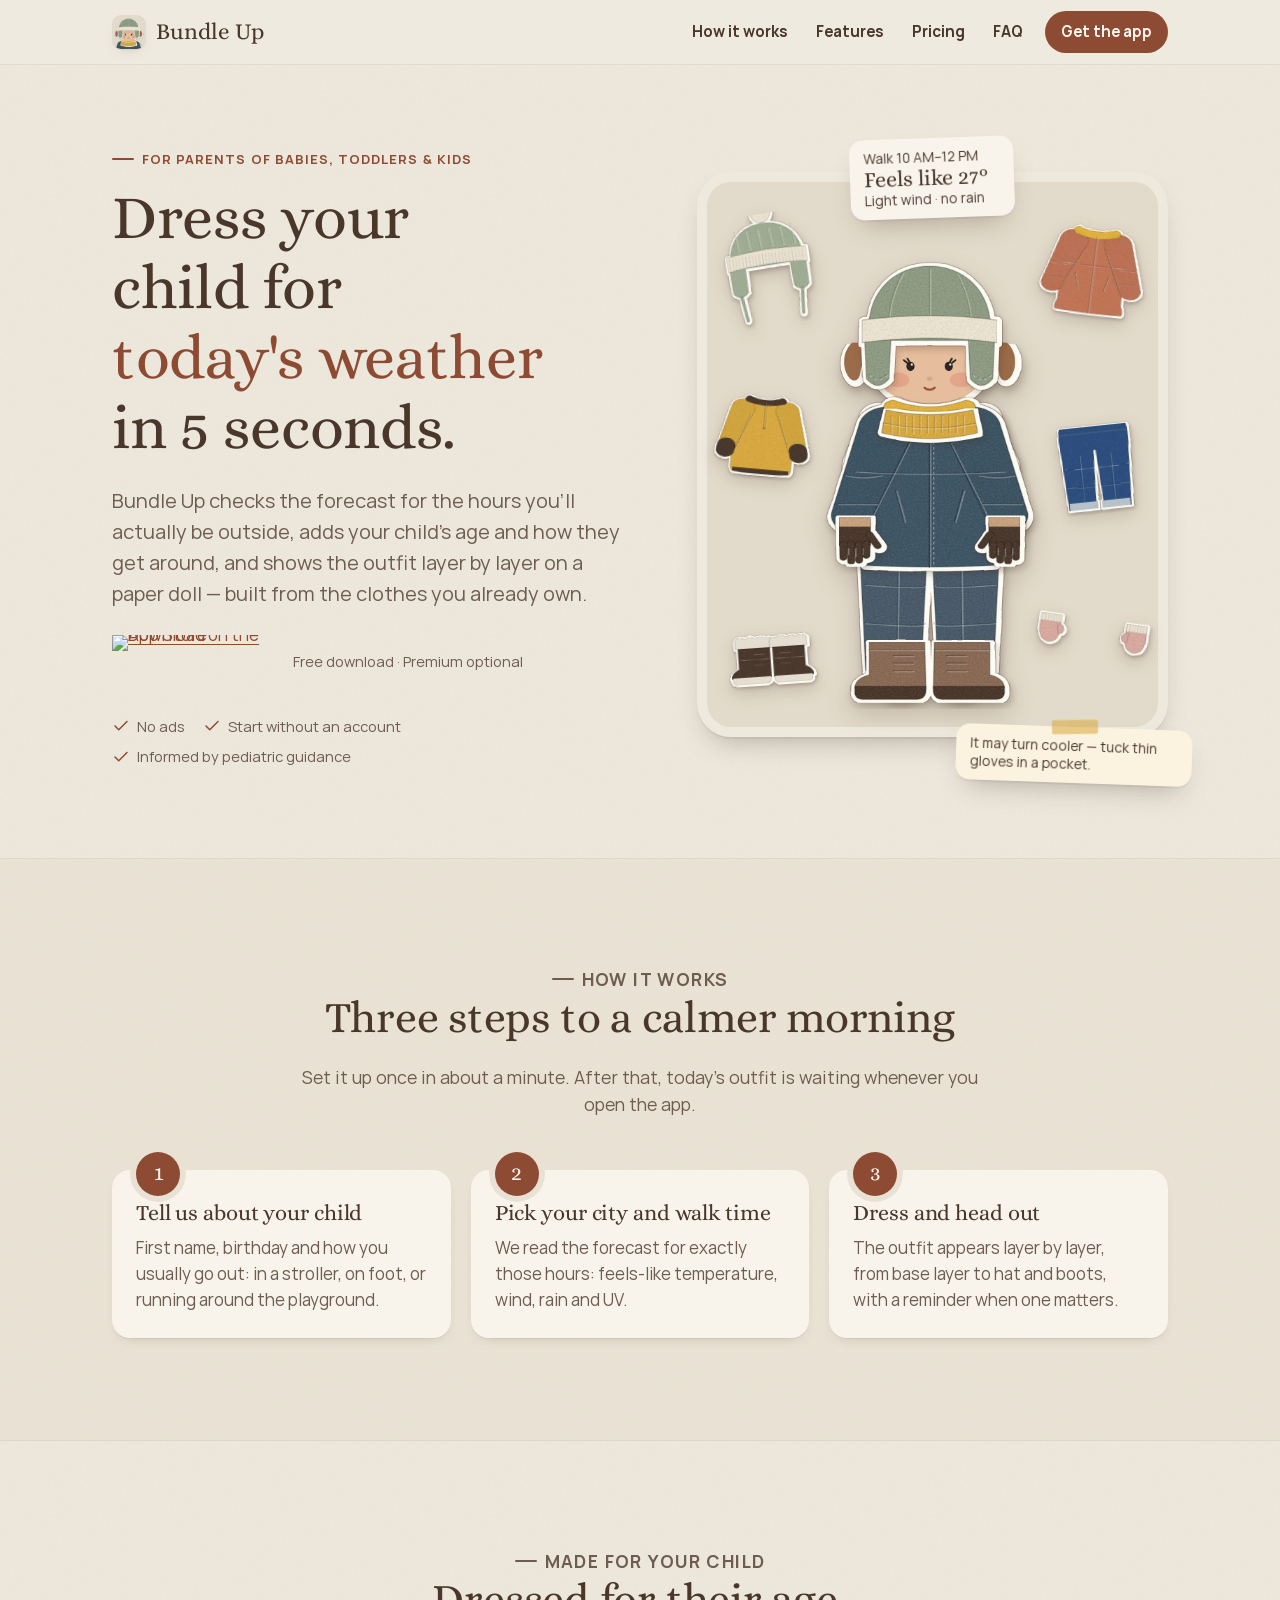
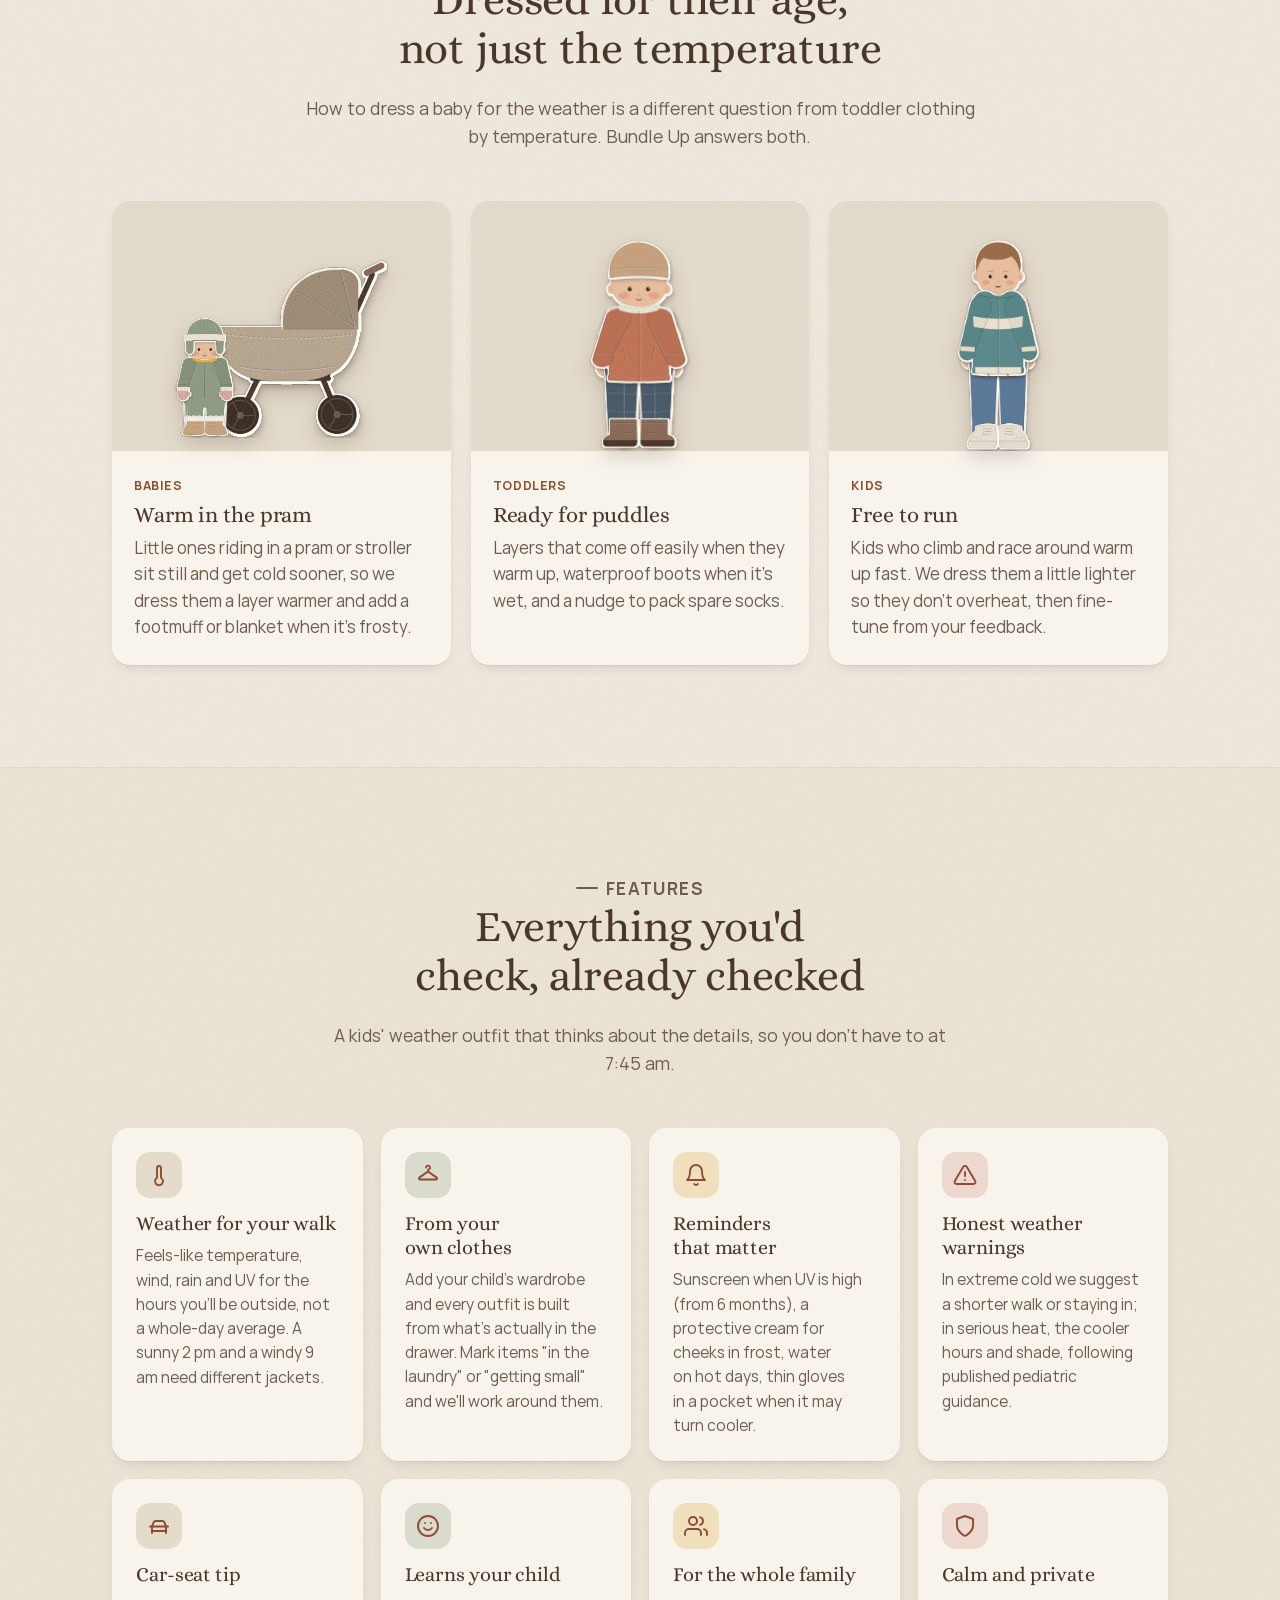
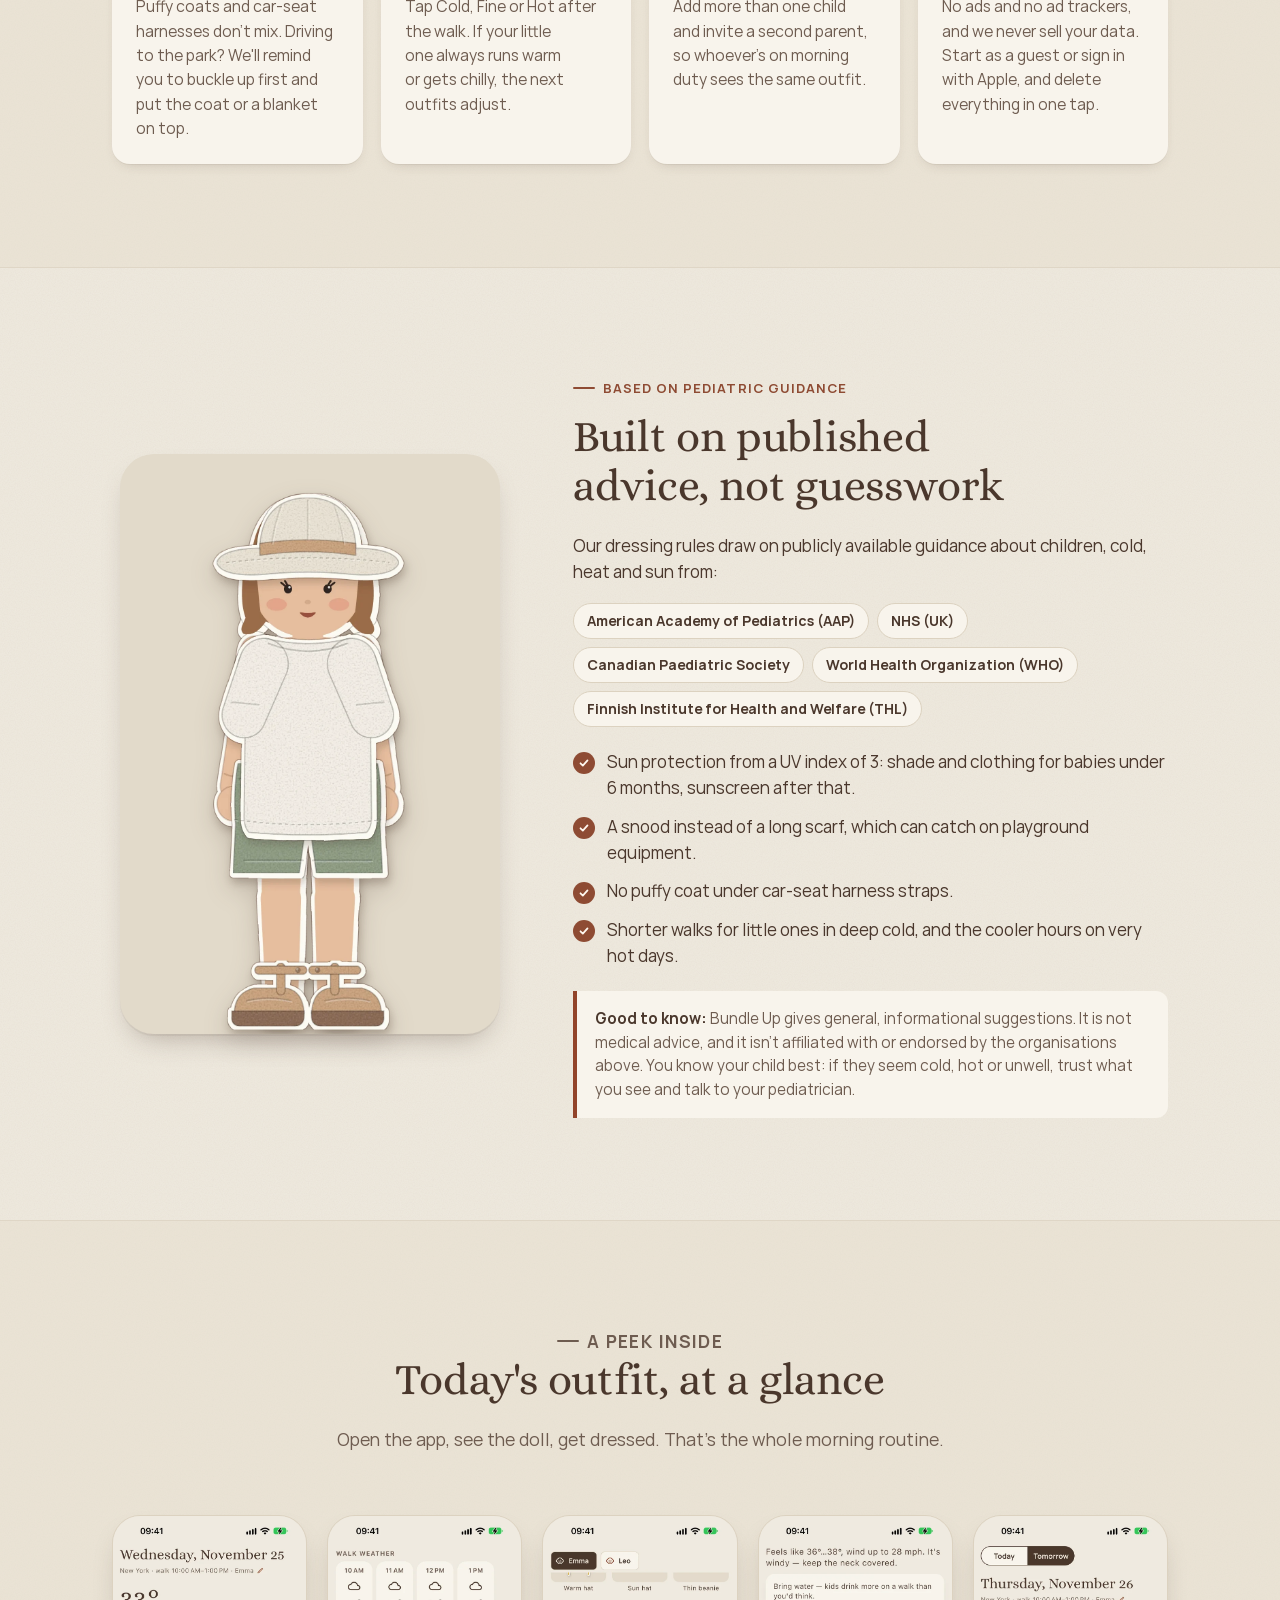
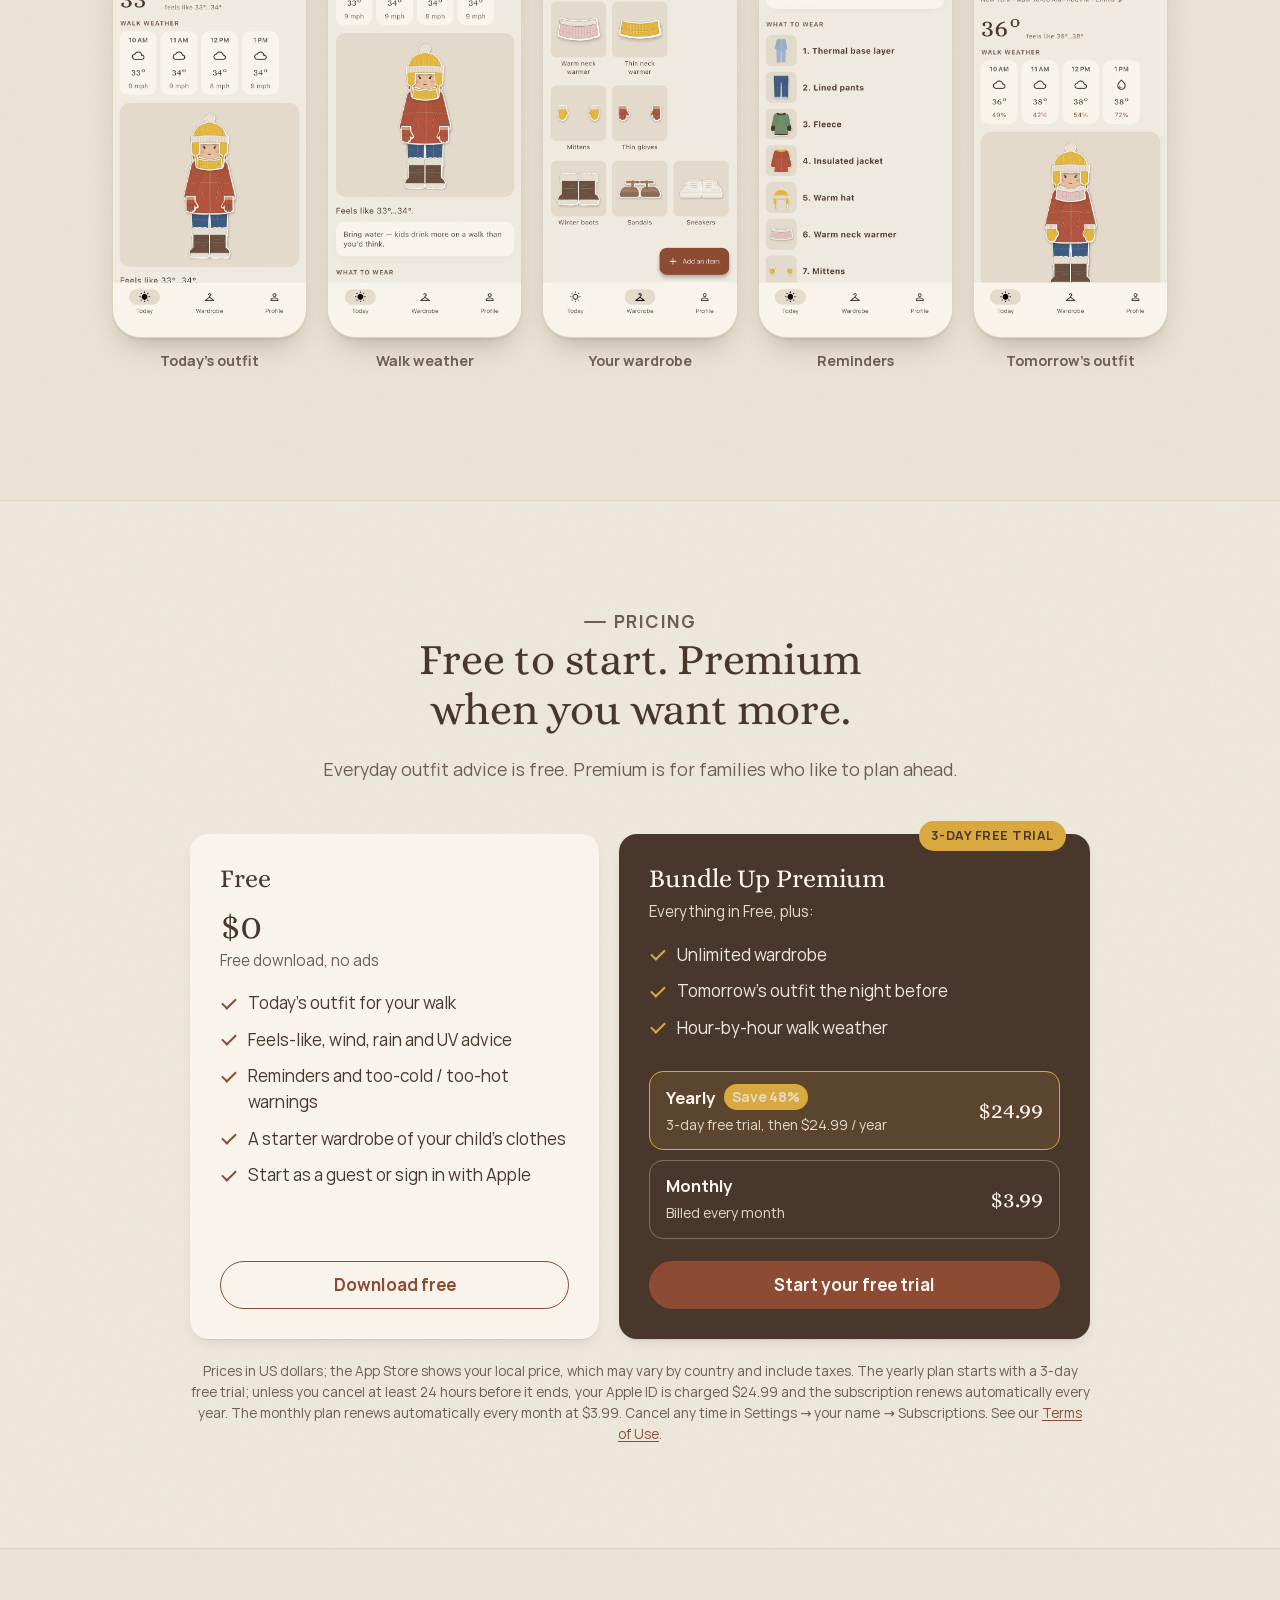
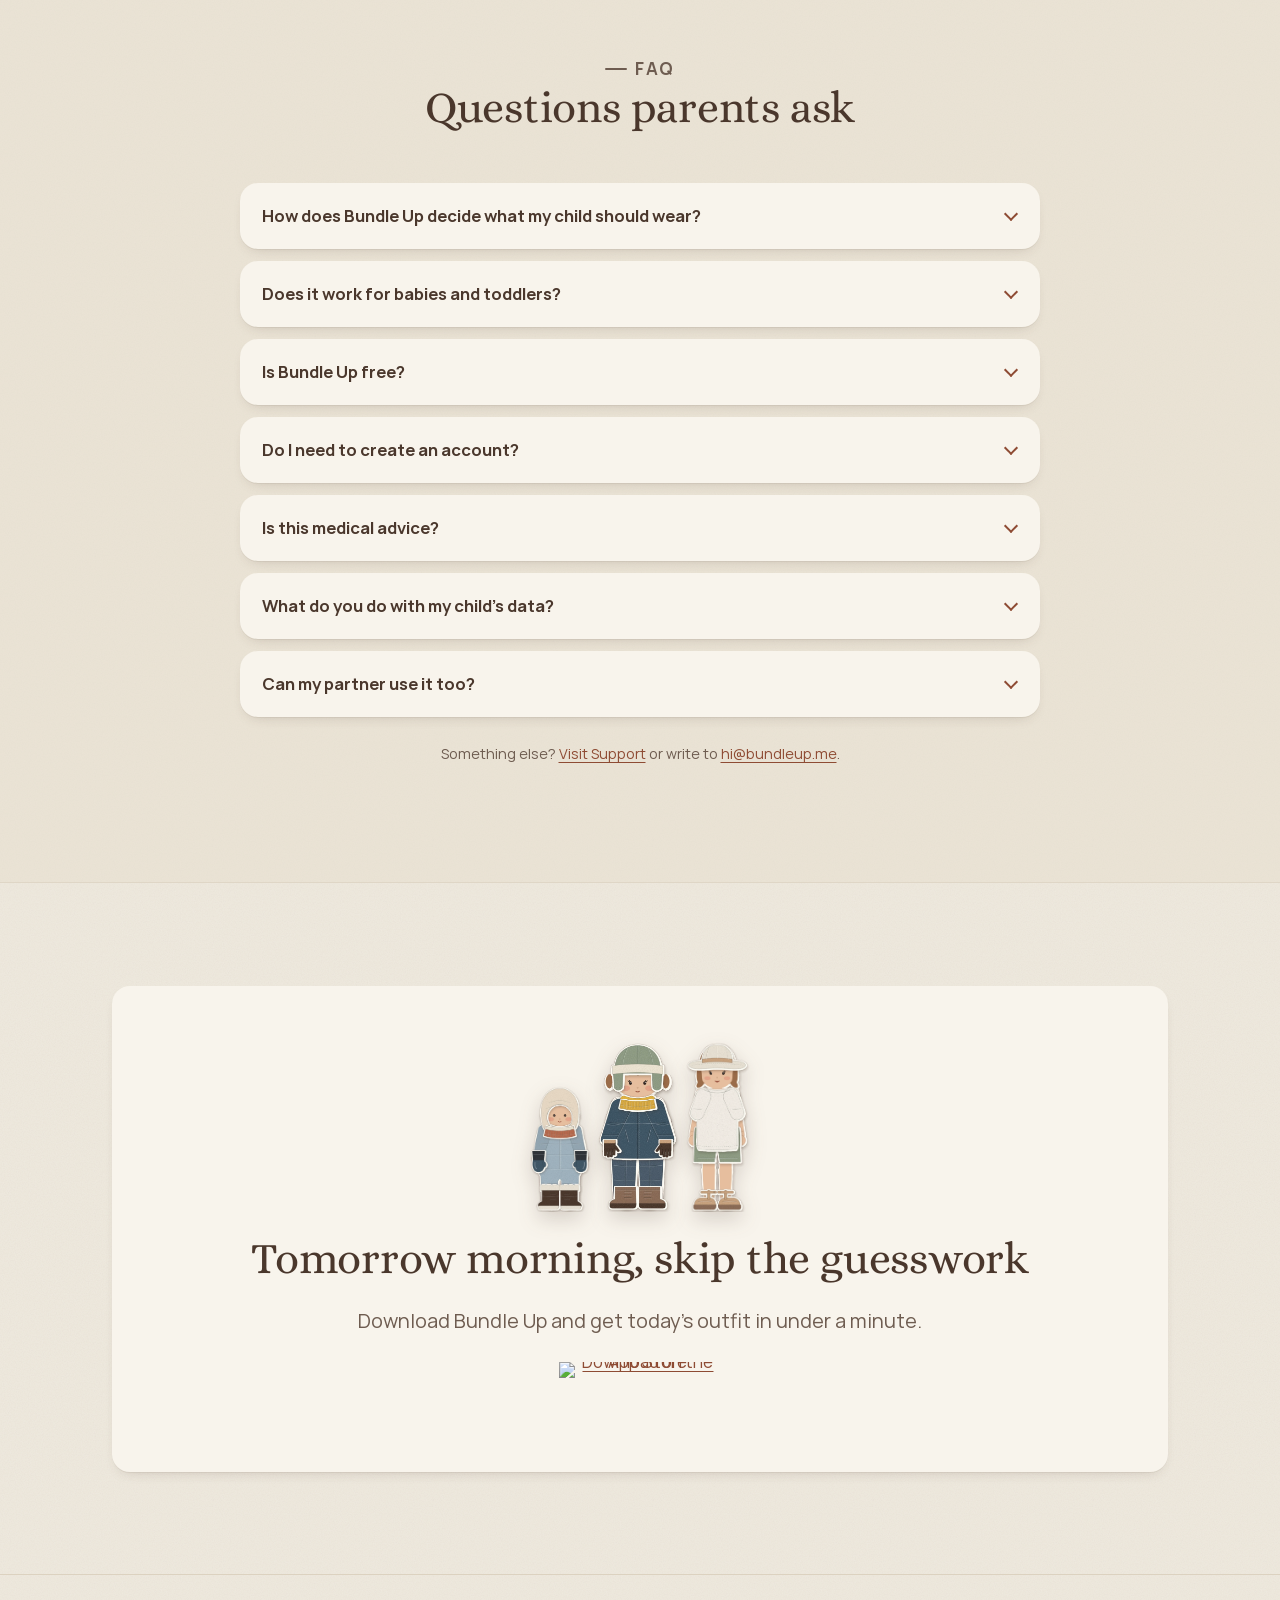
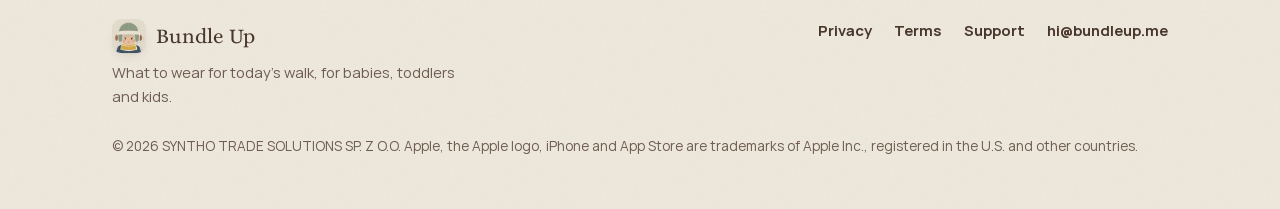
==== commit 436e5524: "Настоящие скриншоты приложения и официальный значок App Store Пять экранов из приложения вместо загл" ====
--- a/index.html
+++ b/index.html
@@ -104,11 +104,8 @@
           <h1 id="hero-title">Dress your child for <em>today's weather</em> in 5&nbsp;seconds.</h1>
           <p class="lead">Bundle Up checks the forecast for the hours you'll actually be outside, adds your child's age and how they get around, and shows the outfit layer by layer on a paper doll — built from the clothes you already own.</p>
           <div class="cta-row">
-            <!-- App Store button: links to /download/, where the App Store URL is set once. -->
-            <a class="appstore" href="download/" aria-label="Download Bundle Up on the App Store">
-              <svg viewBox="0 0 384 512" aria-hidden="true"><path d="M318.7 268.7c-.2-36.7 16.4-64.4 50-84.8-18.8-26.9-47.2-41.7-84.7-44.6-35.5-2.8-74.3 20.7-88.5 20.7-15 0-49.4-19.7-76.4-19.7C63.3 141.2 4 184.8 4 273.5q0 39.3 14.4 81.2c12.8 36.7 59 126.7 107.2 125.2 25.2-.6 43-17.9 75.8-17.9 31.8 0 48.3 17.9 76.4 17.9 48.6-.7 90.4-82.5 102.6-119.3-65.2-30.7-61.7-90-61.7-91.9zm-56.6-164.2c27.3-32.4 24.8-61.9 24-72.5-24.1 1.4-52 16.4-67.9 34.9-17.5 19.8-27.8 44.3-25.6 71.9 26.1 2 49.9-11.4 69.5-34.3z"/></svg>
-              <span><small>Download on the</small><b>App Store</b></span>
-            </a>
+            <!-- App Store button: Apple's official badge (toolbox.marketingtools.apple.com), links to /download/, where the App Store URL is set once. -->
+            <a class="appstore" href="download/" aria-label="Download Bundle Up on the App Store"><img src="https://toolbox.marketingtools.apple.com/api/badges/download-on-the-app-store/black/en-us?size=250x83" width="250" height="83" alt="Download on the App Store"></a>
             <p class="cta-note">Free download · Premium optional</p>
           </div>
           <ul class="trust">
@@ -126,7 +123,7 @@
           <img class="piece boots" src="assets/img/item-boots.webp" width="360" height="234" alt="">
           <img class="piece mittens" src="assets/img/item-mittens.webp" width="359" height="128" alt="">
           <img class="doll" src="assets/img/doll-today.webp" width="652" height="1294" alt="" fetchpriority="high">
-          <div class="note weather" aria-hidden="true">Walk 10:00–12:00<b>Feels like −3°</b>Light wind · no rain</div>
+          <div class="note weather" aria-hidden="true">Walk 10 AM–12 PM<b>Feels like 27°</b>Light wind · no rain</div>
           <div class="note tip" aria-hidden="true">It may turn cooler — tuck thin gloves in a pocket.</div>
         </div>
       </div>
@@ -276,8 +273,7 @@
     </section>
 
     <!-- ============ SCREENSHOTS ============
-         SCREENSHOT SLOTS: replace the files in /assets/screens/ (screen-1.png … screen-5.png)
-         with App Store screenshots. Keep the file names, or update the src attributes below.
+         Screenshots from the app (US English, °F and mph), 645 × 1398 WebP in /assets/screens/.
          Ratio 1290 × 2796 (any size with the same ratio works). Edit the captions to match. -->
     <section class="section alt" id="screens" aria-labelledby="screens-title">
       <div class="wrap">
@@ -287,11 +283,11 @@
           <p>Open the app, see the doll, get dressed. That's the whole morning routine.</p>
         </div>
         <div class="screens" tabindex="0" aria-label="App screenshots, scroll sideways">
-          <figure><img src="assets/screens/screen-1.png" width="645" height="1398" alt="Bundle Up screenshot: today's outfit on a paper doll" loading="lazy" decoding="async"><figcaption>Today's outfit</figcaption></figure>
-          <figure><img src="assets/screens/screen-2.png" width="645" height="1398" alt="Bundle Up screenshot: weather for the walk hours" loading="lazy" decoding="async"><figcaption>Walk weather</figcaption></figure>
-          <figure><img src="assets/screens/screen-3.png" width="645" height="1398" alt="Bundle Up screenshot: the child's wardrobe" loading="lazy" decoding="async"><figcaption>Your wardrobe</figcaption></figure>
-          <figure><img src="assets/screens/screen-4.png" width="645" height="1398" alt="Bundle Up screenshot: reminders and tips" loading="lazy" decoding="async"><figcaption>Reminders</figcaption></figure>
-          <figure><img src="assets/screens/screen-5.png" width="645" height="1398" alt="Bundle Up screenshot: Bundle Up Premium" loading="lazy" decoding="async"><figcaption>Premium</figcaption></figure>
+          <figure><img src="assets/screens/screen-1.webp" width="645" height="1398" alt="Bundle Up screenshot: today's outfit on a paper doll, 33° and feels like 33°…34° in New York" loading="lazy" decoding="async"><figcaption>Today's outfit</figcaption></figure>
+          <figure><img src="assets/screens/screen-2.webp" width="645" height="1398" alt="Bundle Up screenshot: hour-by-hour weather for the walk with wind in mph" loading="lazy" decoding="async"><figcaption>Walk weather</figcaption></figure>
+          <figure><img src="assets/screens/screen-3.webp" width="645" height="1398" alt="Bundle Up screenshot: the child's wardrobe of hats, mittens and boots" loading="lazy" decoding="async"><figcaption>Your wardrobe</figcaption></figure>
+          <figure><img src="assets/screens/screen-4.webp" width="645" height="1398" alt="Bundle Up screenshot: windy-day advice and the outfit list, layer by layer" loading="lazy" decoding="async"><figcaption>Reminders</figcaption></figure>
+          <figure><img src="assets/screens/screen-5.webp" width="645" height="1398" alt="Bundle Up screenshot: tomorrow's outfit with rain chances by the hour" loading="lazy" decoding="async"><figcaption>Tomorrow's outfit</figcaption></figure>
         </div>
       </div>
     </section>
@@ -397,10 +393,7 @@
           <h2 id="cta-title">Tomorrow morning, skip the guesswork</h2>
           <p class="lead">Download Bundle Up and get today's outfit in under a minute.</p>
           <div class="cta-row">
-            <a class="appstore" href="download/" aria-label="Download Bundle Up on the App Store">
-              <svg viewBox="0 0 384 512" aria-hidden="true"><path d="M318.7 268.7c-.2-36.7 16.4-64.4 50-84.8-18.8-26.9-47.2-41.7-84.7-44.6-35.5-2.8-74.3 20.7-88.5 20.7-15 0-49.4-19.7-76.4-19.7C63.3 141.2 4 184.8 4 273.5q0 39.3 14.4 81.2c12.8 36.7 59 126.7 107.2 125.2 25.2-.6 43-17.9 75.8-17.9 31.8 0 48.3 17.9 76.4 17.9 48.6-.7 90.4-82.5 102.6-119.3-65.2-30.7-61.7-90-61.7-91.9zm-56.6-164.2c27.3-32.4 24.8-61.9 24-72.5-24.1 1.4-52 16.4-67.9 34.9-17.5 19.8-27.8 44.3-25.6 71.9 26.1 2 49.9-11.4 69.5-34.3z"/></svg>
-              <span><small>Download on the</small><b>App Store</b></span>
-            </a>
+            <a class="appstore" href="download/" aria-label="Download Bundle Up on the App Store"><img src="https://toolbox.marketingtools.apple.com/api/badges/download-on-the-app-store/black/en-us?size=250x83" width="250" height="83" alt="Download on the App Store"></a>
           </div>
         </div>
       </div>
--- a/assets/css/style.css
+++ b/assets/css/style.css
@@ -139,22 +139,15 @@
 @media (max-width: 820px) { .nav a:not(.nav-cta) { display: none; } }
 
 /* ---------- Buttons ---------- */
-/* "Download on the App Store" button. Every one on the site links to /download/,
-   where the App Store URL is set once. To use Apple's official badge artwork instead,
-   swap the inner <svg> + <span> for an <img> of the badge. */
+/* "Download on the App Store" button: Apple's official badge artwork, served by Apple Marketing Tools
+   (toolbox.marketingtools.apple.com). Every one on the site links to /download/, where the App Store URL is set once.
+   Apple's rules: keep the artwork unchanged, at least 40px tall on screen, with clear space around it. */
 .appstore {
-  display: inline-flex; align-items: center; gap: 10px;
-  min-height: 56px; padding: 8px 22px 8px 18px;
-  background: #000; color: #fff; text-decoration: none;
-  border-radius: 14px; border: 1px solid #a6a6a6;
-  box-shadow: var(--shadow-lift);
-  transition: transform .18s var(--ease), box-shadow .18s var(--ease);
+  display: inline-block; line-height: 0; border-radius: 12px;
+  transition: transform .18s var(--ease);
 }
 .appstore:hover { transform: translateY(-2px); text-decoration: none; }
-.appstore svg { width: 26px; height: 32px; flex: none; fill: currentColor; }
-.appstore span { display: flex; flex-direction: column; line-height: 1.05; font-family: -apple-system, "SF Pro Text", var(--font-ui); }
-.appstore small { font-size: .74rem; letter-spacing: .01em; }
-.appstore b { font-size: 1.45rem; font-weight: 600; letter-spacing: -.01em; }
+.appstore img { display: block; height: 54px; width: auto; }
 
 .btn {
   display: inline-flex; align-items: center; justify-content: center; gap: 8px;
@@ -442,7 +435,7 @@
   .age-art.wide img { height: 74%; width: auto; }
   .plan { padding: 26px 22px; }
   .option { padding: 12px 13px; }
-  .appstore b { font-size: 1.32rem; }
+  .appstore img { height: 50px; }
   .cta-dolls { height: 130px; }
   .contact-card { padding: 22px; }
 }
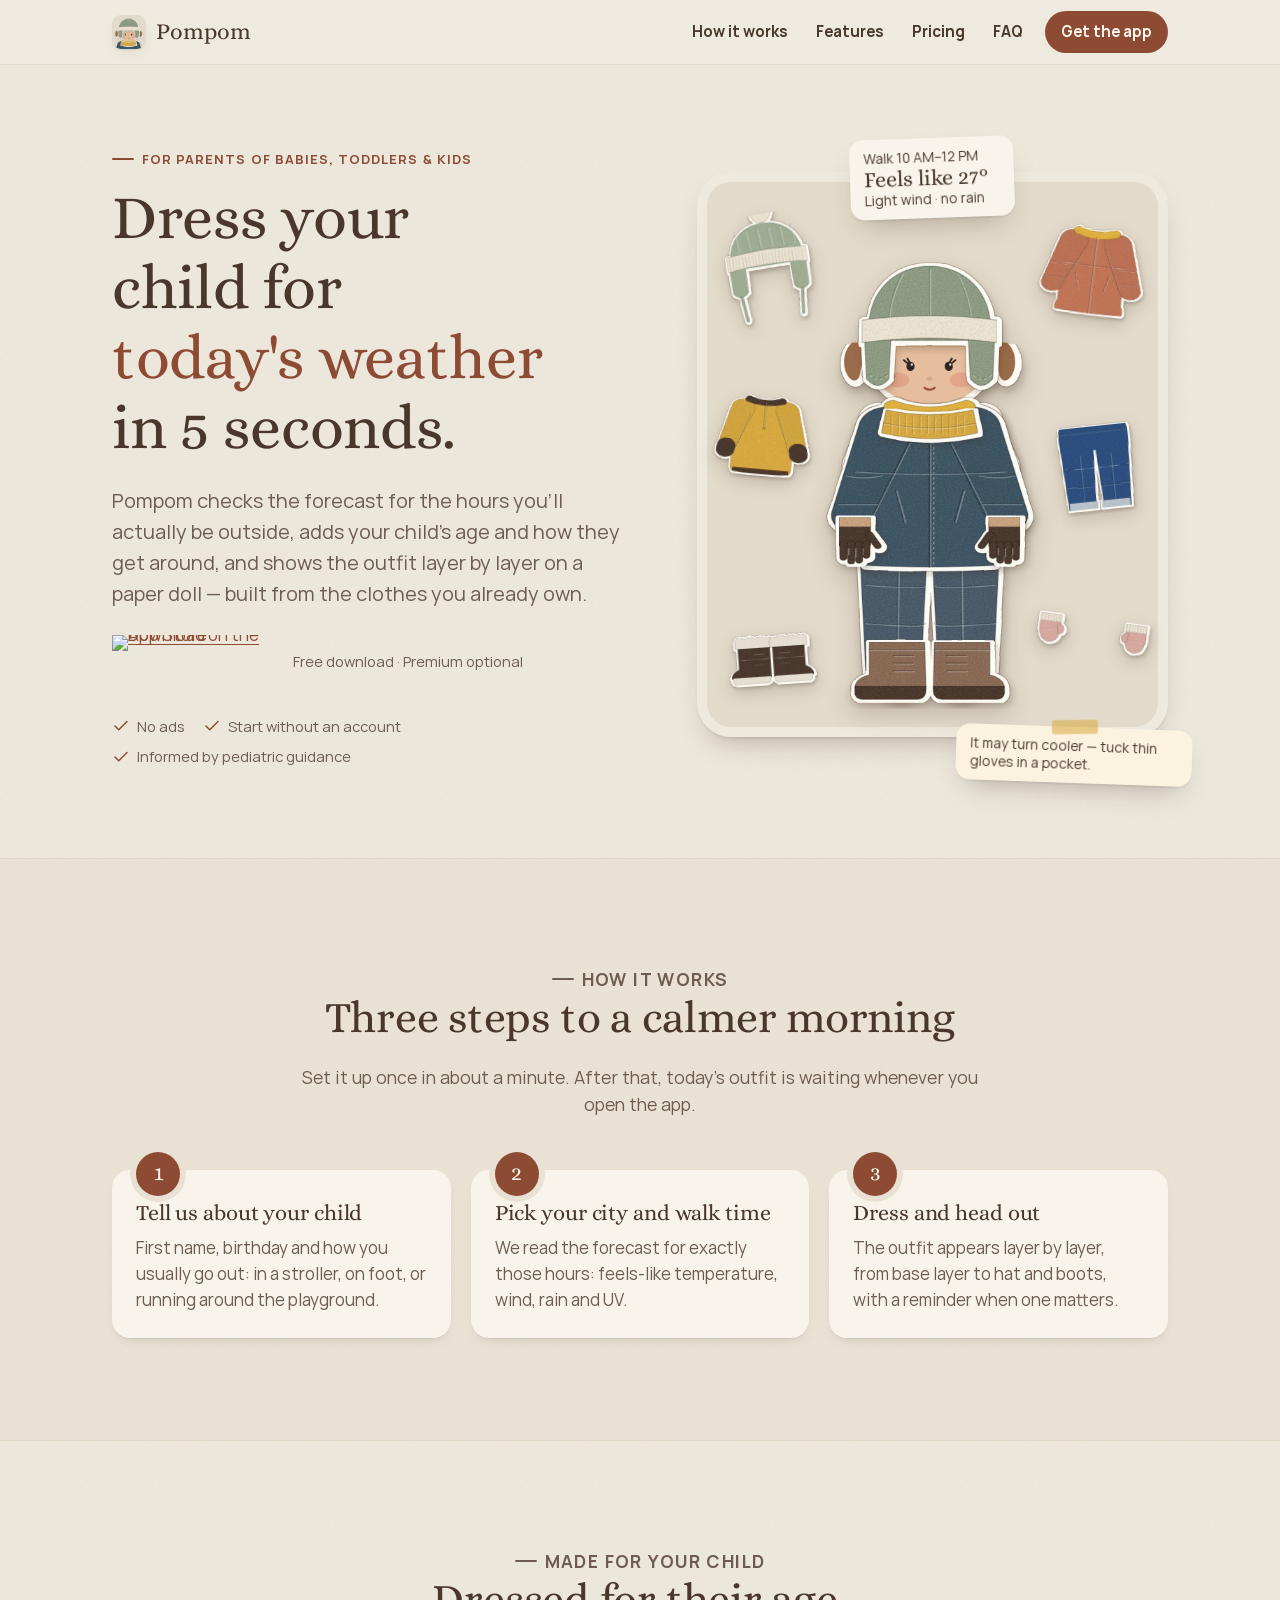
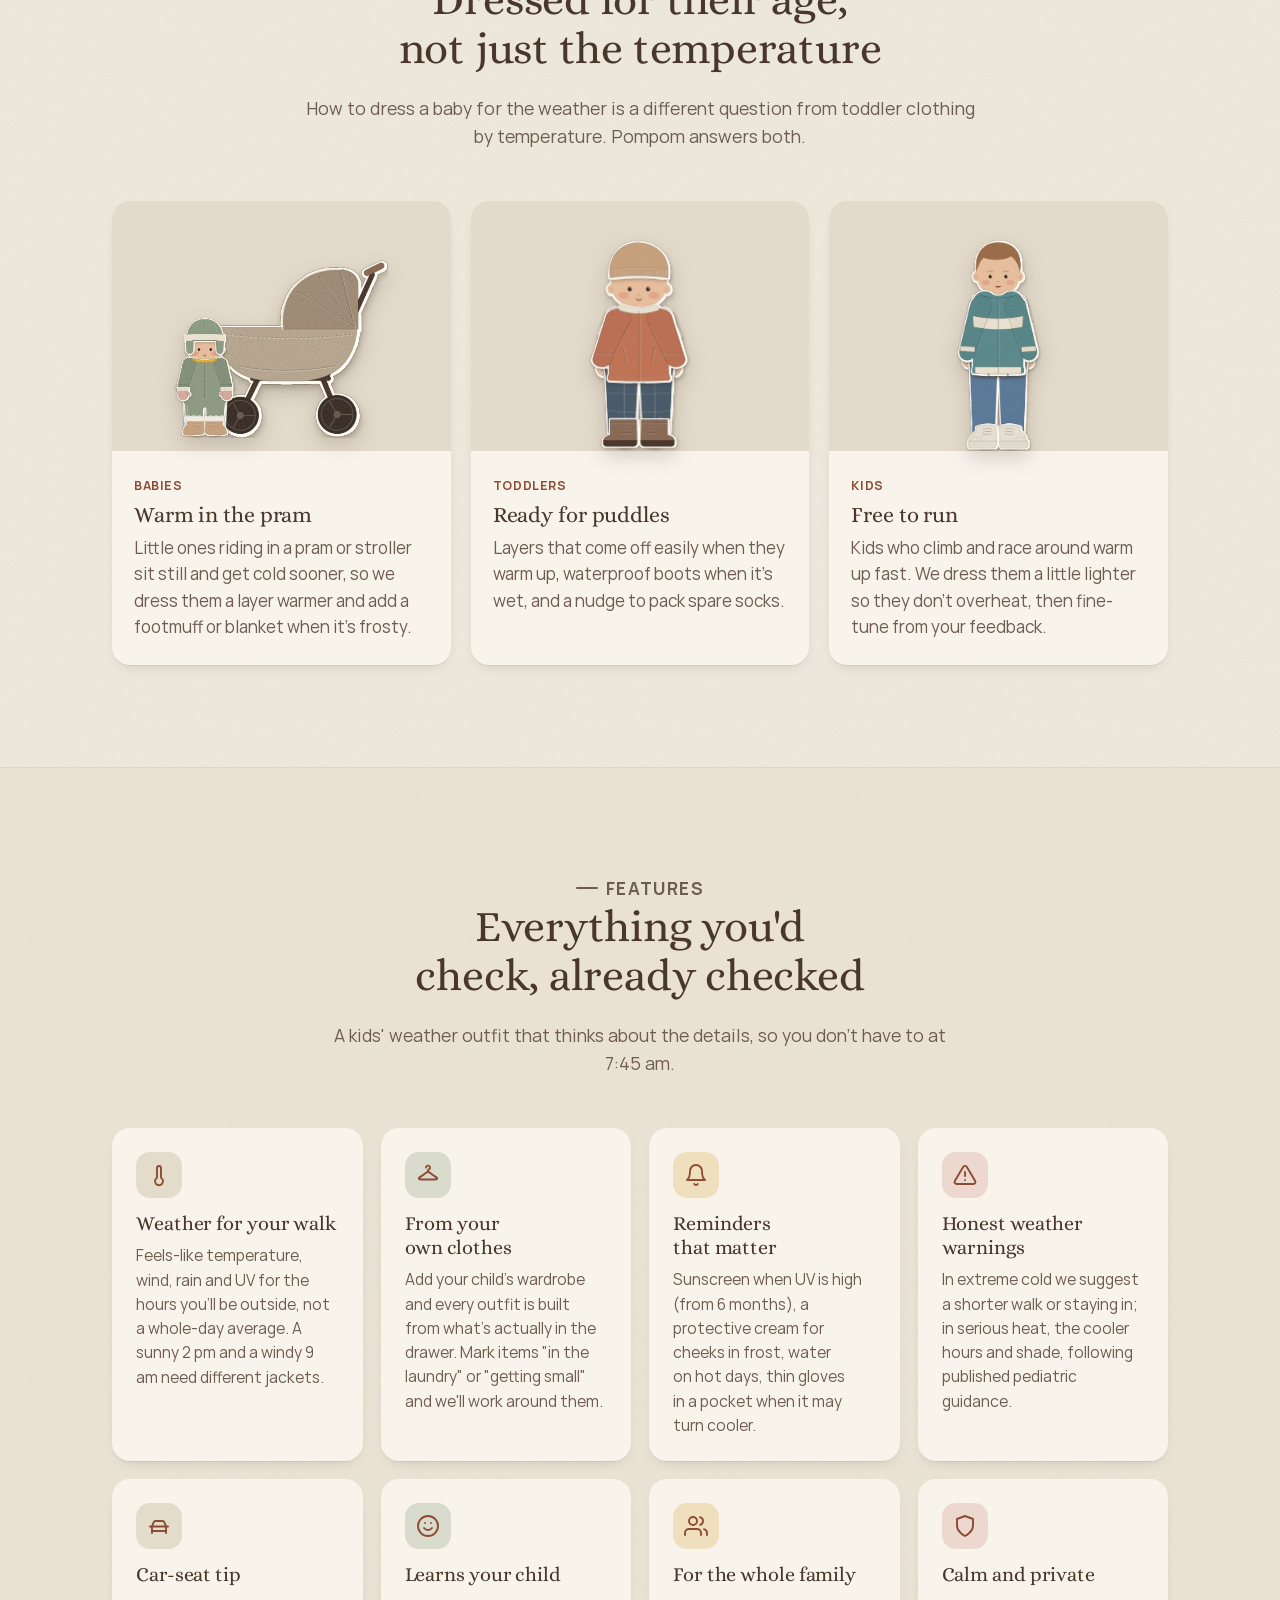
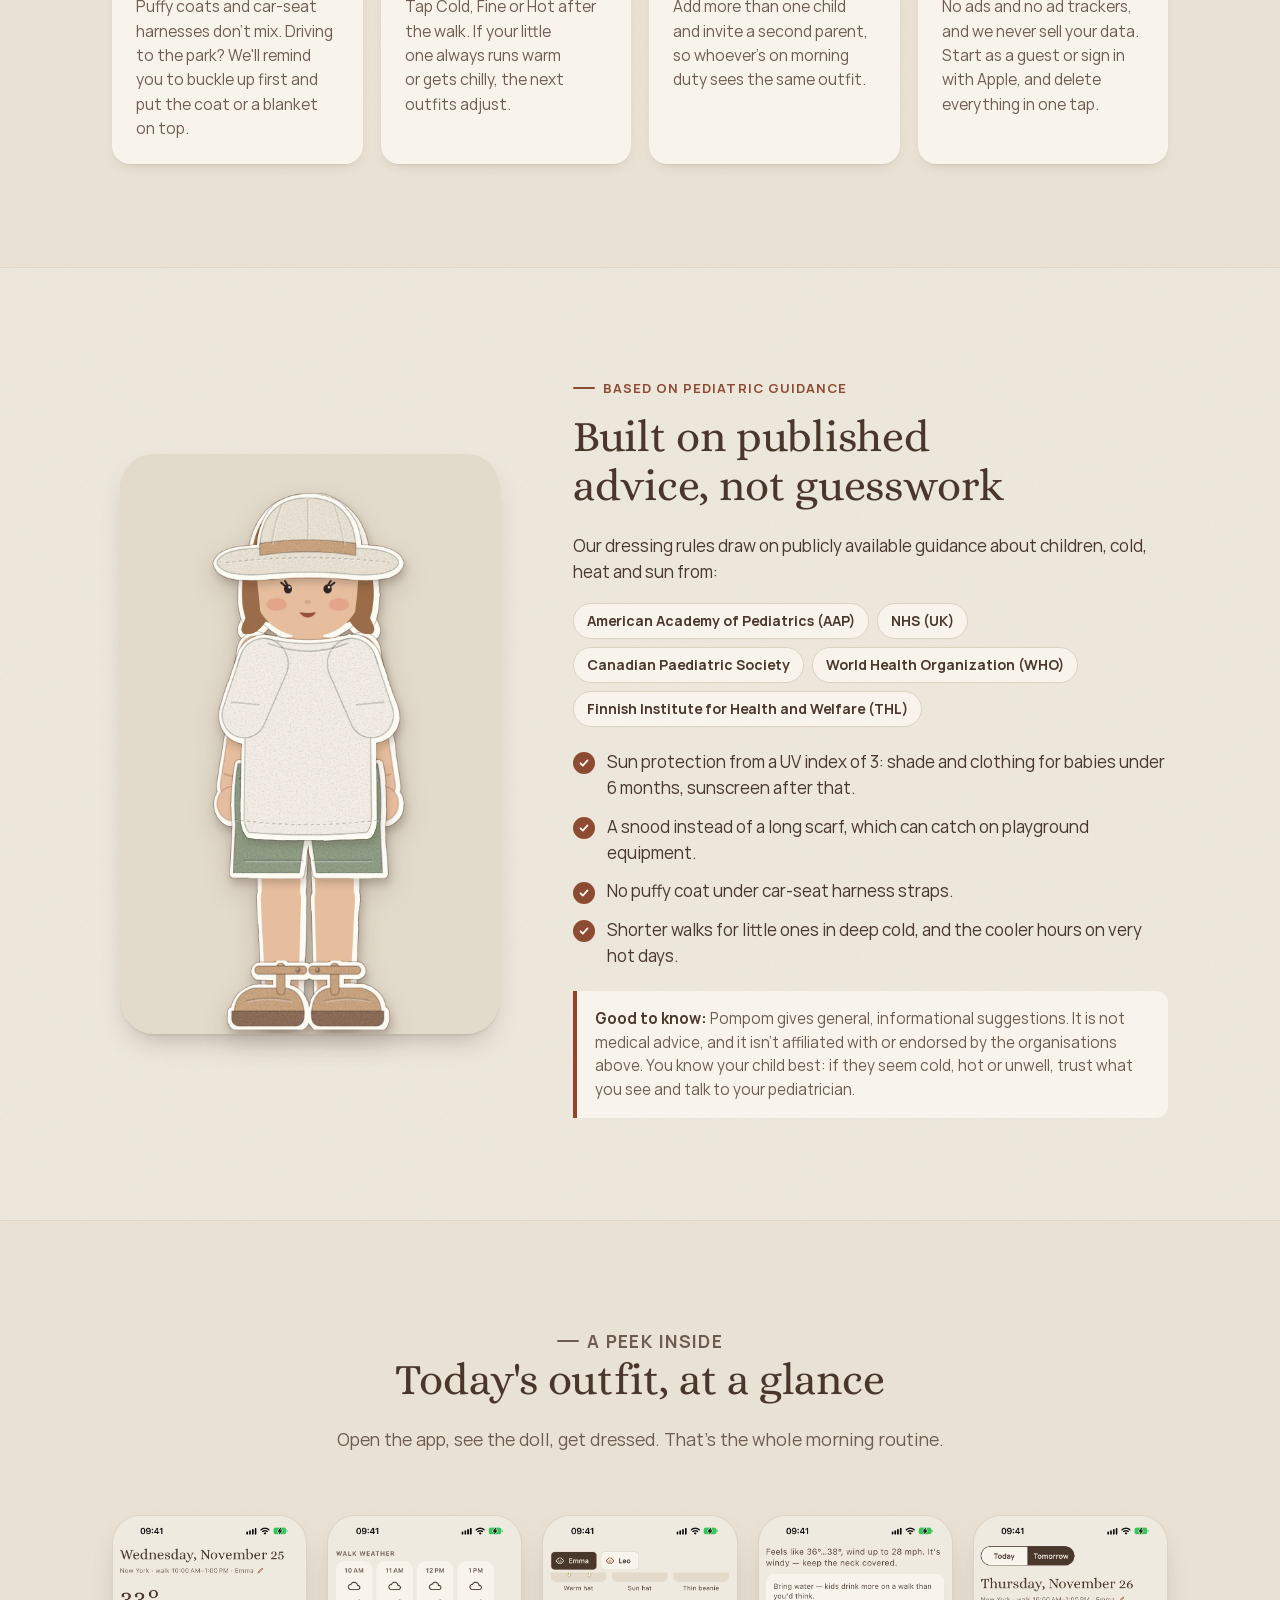
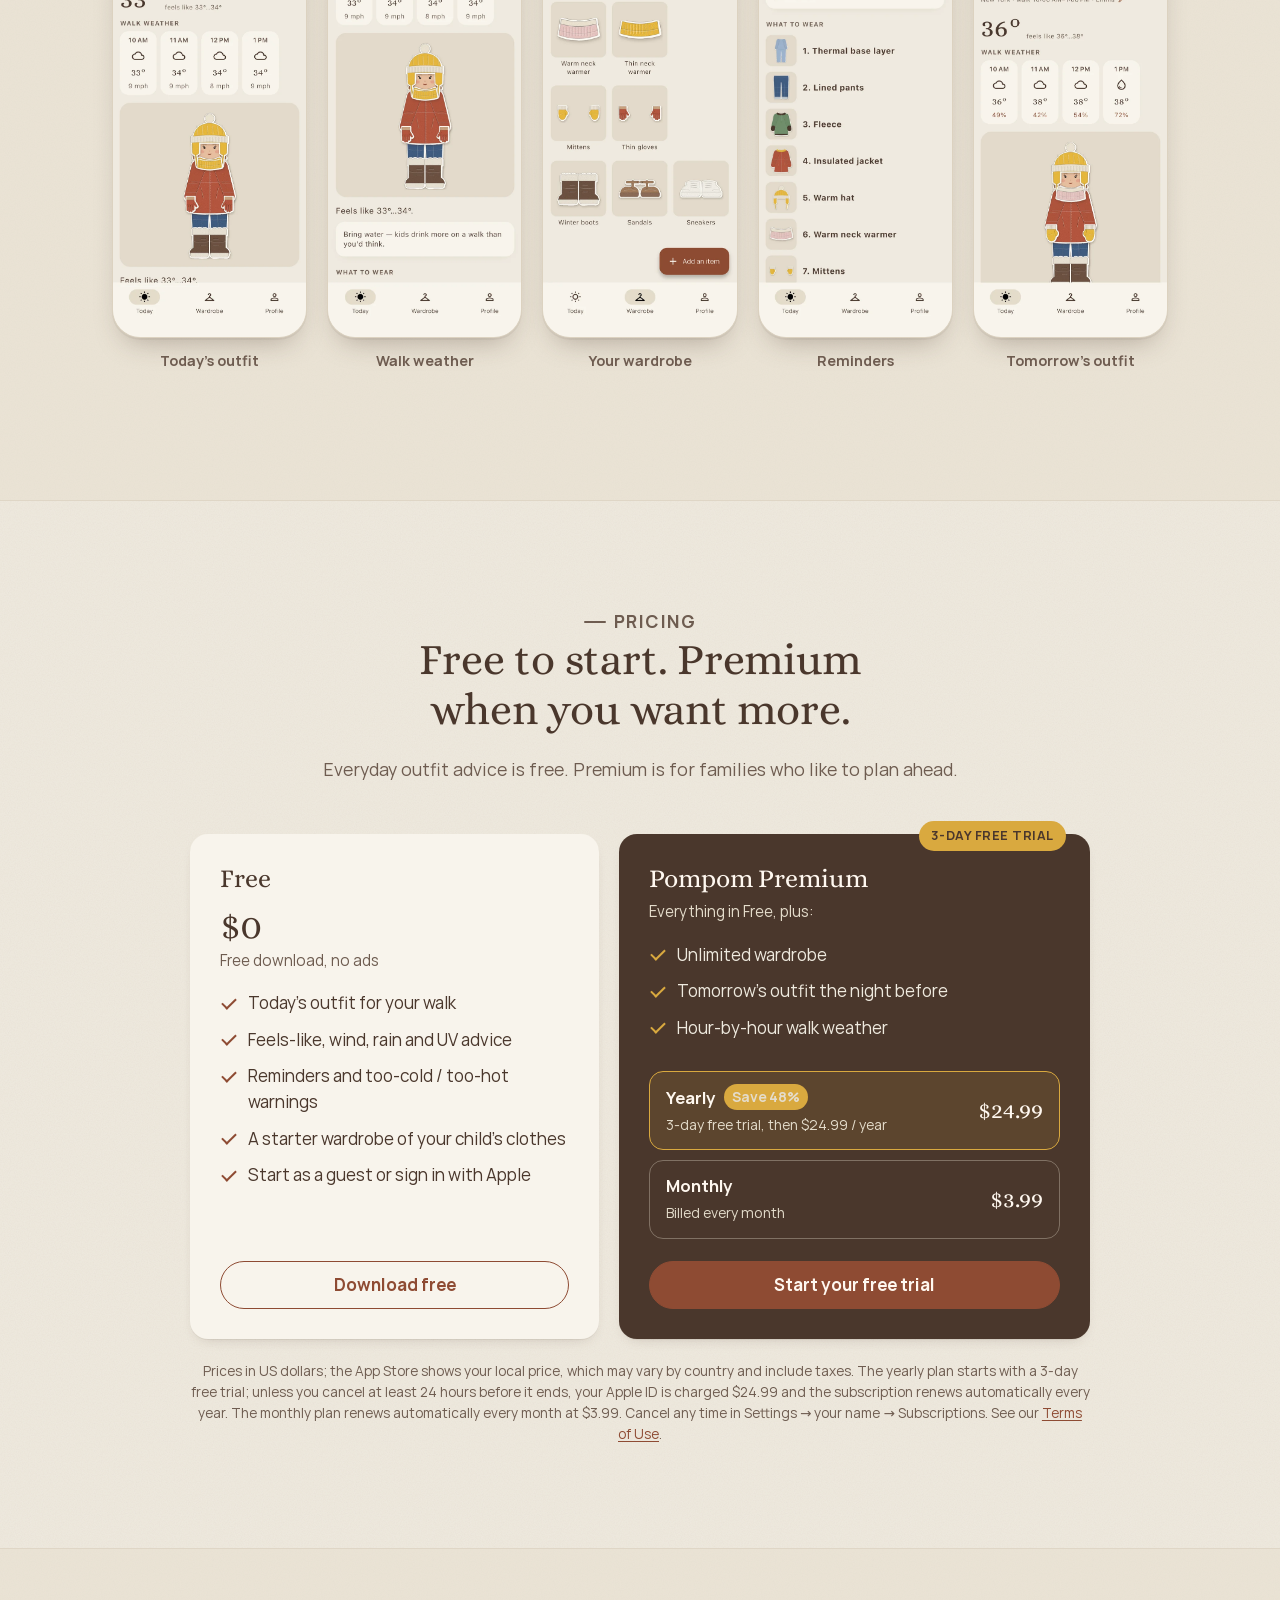
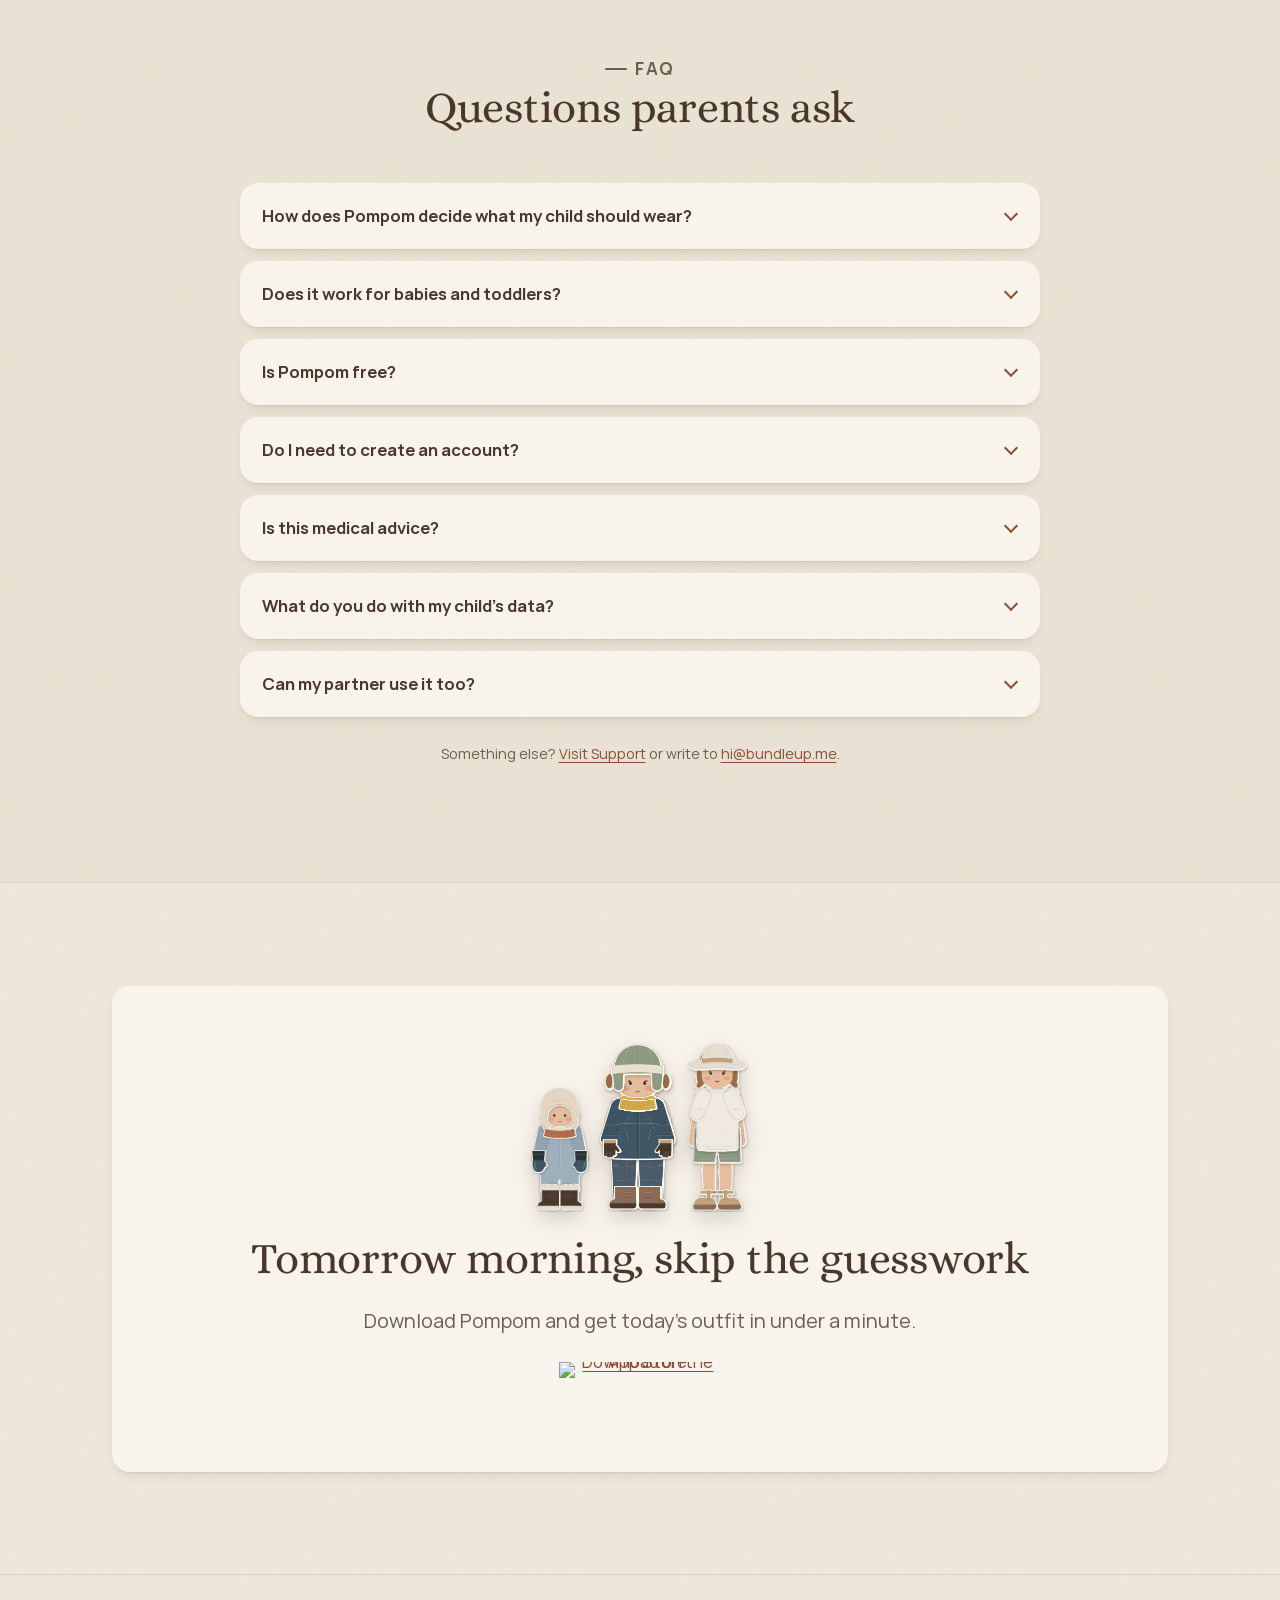
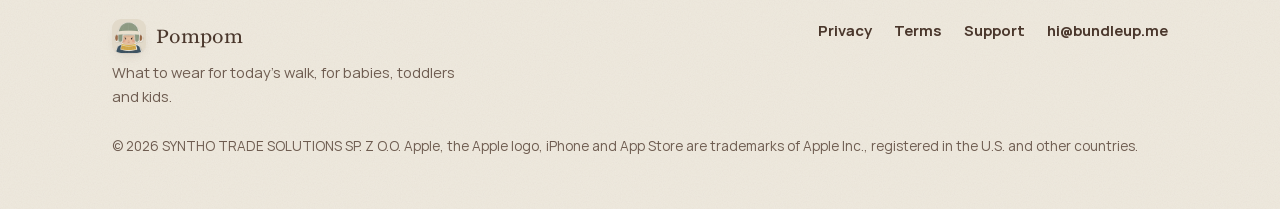
==== commit 41fd7fbc: "Сайт: приложение теперь называется Pompom Имя на всех страницах, в описаниях для поиска и соцсетей, " ====
--- a/index.html
+++ b/index.html
@@ -3,8 +3,8 @@
 <head>
   <meta charset="utf-8">
   <meta name="viewport" content="width=device-width, initial-scale=1, viewport-fit=cover">
-  <title>Bundle Up — What to Dress Your Kids in for Today's Weather</title>
-  <meta name="description" content="Bundle Up tells you what your baby, toddler or child should wear for today's walk, based on the weather during your walk hours and your child's age. Free on iPhone.">
+  <title>Pompom — What to Dress Your Kids in for Today's Weather</title>
+  <meta name="description" content="Pompom tells you what your baby, toddler or child should wear for today's walk, based on the weather during your walk hours and your child's age. Free on iPhone.">
   <link rel="canonical" href="https://bundleup.me/">
   <meta name="theme-color" content="#efeadf">
   <meta name="color-scheme" content="light">
@@ -13,14 +13,14 @@
   <meta name="apple-itunes-app" content="app-id=6838939653">
 
   <meta property="og:type" content="website">
-  <meta property="og:site_name" content="Bundle Up">
-  <meta property="og:title" content="Bundle Up — What to dress your child in for today's walk">
+  <meta property="og:site_name" content="Pompom">
+  <meta property="og:title" content="Pompom — What to dress your child in for today's walk">
   <meta property="og:description" content="Weather for your walk hours, your child's age and your own clothes — shown layer by layer on a paper doll. Free on iPhone.">
   <meta property="og:url" content="https://bundleup.me/">
   <meta property="og:image" content="https://bundleup.me/assets/img/og-image.jpg">
   <meta property="og:image:width" content="1200">
   <meta property="og:image:height" content="630">
-  <meta property="og:image:alt" content="Bundle Up: paper-doll children dressed for winter and summer walks">
+  <meta property="og:image:alt" content="Pompom: paper-doll children dressed for winter and summer walks">
   <meta property="og:locale" content="en_US">
   <meta name="twitter:card" content="summary_large_image">
 
@@ -44,9 +44,9 @@
       },
       {
         "@type": "MobileApplication",
-        "name": "Bundle Up",
+        "name": "Pompom",
         "url": "https://bundleup.me/",
-        "description": "Bundle Up tells parents what to dress their child in for today's walk, based on the weather during the walk hours and the child's age, and shows the outfit layer by layer on a paper doll.",
+        "description": "Pompom tells parents what to dress their child in for today's walk, based on the weather during the walk hours and the child's age, and shows the outfit layer by layer on a paper doll.",
         "operatingSystem": "iOS",
         "applicationCategory": "LifestyleApplication",
         "image": "https://bundleup.me/assets/img/og-image.jpg",
@@ -56,16 +56,16 @@
       {
         "@type": "FAQPage",
         "mainEntity": [
-          { "@type": "Question", "name": "How does Bundle Up decide what my child should wear?",
+          { "@type": "Question", "name": "How does Pompom decide what my child should wear?",
             "acceptedAnswer": { "@type": "Answer", "text": "It looks at the forecast for your walk hours only — feels-like temperature, wind, rain, snow and UV — then factors in your child's age and how they get around: in a stroller, on foot, or running and playing. The outfit is built layer by layer from your child's wardrobe, and your Cold, Fine and Hot taps after walks fine-tune what comes next." } },
           { "@type": "Question", "name": "Does it work for babies and toddlers?",
             "acceptedAnswer": { "@type": "Answer", "text": "Yes. Babies who ride in a pram or stroller are dressed a layer warmer, with a footmuff or blanket when it's cold, and under 6 months we suggest shade rather than sunscreen. Toddlers and older kids get layers that suit how active they are." } },
-          { "@type": "Question", "name": "Is Bundle Up free?",
-            "acceptedAnswer": { "@type": "Answer", "text": "Bundle Up is free to download and gives you today's outfit for your walk. Bundle Up Premium adds an unlimited wardrobe, tomorrow's outfit the night before and hour-by-hour walk weather for $3.99 a month or $24.99 a year, and the yearly plan starts with a 3-day free trial. Subscriptions renew automatically through your Apple ID until you cancel." } },
+          { "@type": "Question", "name": "Is Pompom free?",
+            "acceptedAnswer": { "@type": "Answer", "text": "Pompom is free to download and gives you today's outfit for your walk. Pompom Premium adds an unlimited wardrobe, tomorrow's outfit the night before and hour-by-hour walk weather for $3.99 a month or $24.99 a year, and the yearly plan starts with a 3-day free trial. Subscriptions renew automatically through your Apple ID until you cancel." } },
           { "@type": "Question", "name": "Do I need to create an account?",
             "acceptedAnswer": { "@type": "Answer", "text": "No. You can start right away as a guest. Sign in with Apple whenever you like, so your wardrobe and settings come with you to a new iPhone." } },
           { "@type": "Question", "name": "Is this medical advice?",
-            "acceptedAnswer": { "@type": "Answer", "text": "No. Bundle Up gives general, informational suggestions based on the weather and published pediatric guidance. You know your child best: if they seem cold, hot or unwell, trust what you see and talk to your pediatrician." } },
+            "acceptedAnswer": { "@type": "Answer", "text": "No. Pompom gives general, informational suggestions based on the weather and published pediatric guidance. You know your child best: if they seem cold, hot or unwell, trust what you see and talk to your pediatrician." } },
           { "@type": "Question", "name": "What do you do with my child's data?",
             "acceptedAnswer": { "@type": "Answer", "text": "We collect only what's needed to dress your child for the weather, such as their first name and birth date, your city and walk time, the clothes you add and your walk feedback. No ads, no ad trackers, and we never sell data. You can delete everything at any time in the app under Profile, Delete all data." } },
           { "@type": "Question", "name": "Can my partner use it too?",
@@ -81,9 +81,9 @@
 
   <header class="site-header">
     <div class="wrap">
-      <a class="brand" href="./" aria-label="Bundle Up home">
+      <a class="brand" href="./" aria-label="Pompom home">
         <img src="assets/img/icon-192.png" width="34" height="34" alt="">
-        Bundle Up
+        Pompom
       </a>
       <nav class="nav" aria-label="Main">
         <a href="#how">How it works</a>
@@ -102,10 +102,10 @@
         <div class="hero-copy">
           <p class="eyebrow">For parents of babies, toddlers &amp; kids</p>
           <h1 id="hero-title">Dress your child for <em>today's weather</em> in 5&nbsp;seconds.</h1>
-          <p class="lead">Bundle Up checks the forecast for the hours you'll actually be outside, adds your child's age and how they get around, and shows the outfit layer by layer on a paper doll — built from the clothes you already own.</p>
+          <p class="lead">Pompom checks the forecast for the hours you'll actually be outside, adds your child's age and how they get around, and shows the outfit layer by layer on a paper doll — built from the clothes you already own.</p>
           <div class="cta-row">
             <!-- App Store button: Apple's official badge (toolbox.marketingtools.apple.com), links to /download/, where the App Store URL is set once. -->
-            <a class="appstore" href="download/" aria-label="Download Bundle Up on the App Store"><img src="https://toolbox.marketingtools.apple.com/api/badges/download-on-the-app-store/black/en-us?size=250x83" width="250" height="83" alt="Download on the App Store"></a>
+            <a class="appstore" href="download/" aria-label="Download Pompom on the App Store"><img src="https://toolbox.marketingtools.apple.com/api/badges/download-on-the-app-store/black/en-us?size=250x83" width="250" height="83" alt="Download on the App Store"></a>
             <p class="cta-note">Free download · Premium optional</p>
           </div>
           <ul class="trust">
@@ -160,7 +160,7 @@
         <div class="section-head">
           <p class="eyebrow">Made for your child</p>
           <h2 id="ages-title">Dressed for their age, not just the temperature</h2>
-          <p>How to dress a baby for the weather is a different question from toddler clothing by temperature. Bundle Up answers both.</p>
+          <p>How to dress a baby for the weather is a different question from toddler clothing by temperature. Pompom answers both.</p>
         </div>
         <div class="ages">
           <article class="card age">
@@ -267,7 +267,7 @@
             <li>No puffy coat under car-seat harness straps.</li>
             <li>Shorter walks for little ones in deep cold, and the cooler hours on very hot days.</li>
           </ul>
-          <p class="disclaimer"><strong>Good to know:</strong> Bundle Up gives general, informational suggestions. It is not medical advice, and it isn't affiliated with or endorsed by the organisations above. You know your child best: if they seem cold, hot or unwell, trust what you see and talk to your pediatrician.</p>
+          <p class="disclaimer"><strong>Good to know:</strong> Pompom gives general, informational suggestions. It is not medical advice, and it isn't affiliated with or endorsed by the organisations above. You know your child best: if they seem cold, hot or unwell, trust what you see and talk to your pediatrician.</p>
         </div>
       </div>
     </section>
@@ -283,11 +283,11 @@
           <p>Open the app, see the doll, get dressed. That's the whole morning routine.</p>
         </div>
         <div class="screens" tabindex="0" aria-label="App screenshots, scroll sideways">
-          <figure><img src="assets/screens/screen-1.webp" width="645" height="1398" alt="Bundle Up screenshot: today's outfit on a paper doll, 33° and feels like 33°…34° in New York" loading="lazy" decoding="async"><figcaption>Today's outfit</figcaption></figure>
-          <figure><img src="assets/screens/screen-2.webp" width="645" height="1398" alt="Bundle Up screenshot: hour-by-hour weather for the walk with wind in mph" loading="lazy" decoding="async"><figcaption>Walk weather</figcaption></figure>
-          <figure><img src="assets/screens/screen-3.webp" width="645" height="1398" alt="Bundle Up screenshot: the child's wardrobe of hats, mittens and boots" loading="lazy" decoding="async"><figcaption>Your wardrobe</figcaption></figure>
-          <figure><img src="assets/screens/screen-4.webp" width="645" height="1398" alt="Bundle Up screenshot: windy-day advice and the outfit list, layer by layer" loading="lazy" decoding="async"><figcaption>Reminders</figcaption></figure>
-          <figure><img src="assets/screens/screen-5.webp" width="645" height="1398" alt="Bundle Up screenshot: tomorrow's outfit with rain chances by the hour" loading="lazy" decoding="async"><figcaption>Tomorrow's outfit</figcaption></figure>
+          <figure><img src="assets/screens/screen-1.webp" width="645" height="1398" alt="Pompom screenshot: today's outfit on a paper doll, 33° and feels like 33°…34° in New York" loading="lazy" decoding="async"><figcaption>Today's outfit</figcaption></figure>
+          <figure><img src="assets/screens/screen-2.webp" width="645" height="1398" alt="Pompom screenshot: hour-by-hour weather for the walk with wind in mph" loading="lazy" decoding="async"><figcaption>Walk weather</figcaption></figure>
+          <figure><img src="assets/screens/screen-3.webp" width="645" height="1398" alt="Pompom screenshot: the child's wardrobe of hats, mittens and boots" loading="lazy" decoding="async"><figcaption>Your wardrobe</figcaption></figure>
+          <figure><img src="assets/screens/screen-4.webp" width="645" height="1398" alt="Pompom screenshot: windy-day advice and the outfit list, layer by layer" loading="lazy" decoding="async"><figcaption>Reminders</figcaption></figure>
+          <figure><img src="assets/screens/screen-5.webp" width="645" height="1398" alt="Pompom screenshot: tomorrow's outfit with rain chances by the hour" loading="lazy" decoding="async"><figcaption>Tomorrow's outfit</figcaption></figure>
         </div>
       </div>
     </section>
@@ -316,7 +316,7 @@
           </article>
           <article class="card plan premium">
             <span class="ribbon">3-day free trial</span>
-            <h3>Bundle Up Premium</h3>
+            <h3>Pompom Premium</h3>
             <p class="per">Everything in Free, plus:</p>
             <ul>
               <li>Unlimited wardrobe</li>
@@ -349,7 +349,7 @@
         </div>
         <div class="faq">
           <details>
-            <summary>How does Bundle Up decide what my child should wear?</summary>
+            <summary>How does Pompom decide what my child should wear?</summary>
             <div class="answer"><p>It looks at the forecast for your walk hours only — feels-like temperature, wind, rain, snow and UV — then factors in your child's age and how they get around: in a stroller, on foot, or running and playing. The outfit is built layer by layer from your child's wardrobe, and your Cold, Fine and Hot taps after walks fine-tune what comes next.</p></div>
           </details>
           <details>
@@ -357,8 +357,8 @@
             <div class="answer"><p>Yes. Babies who ride in a pram or stroller are dressed a layer warmer, with a footmuff or blanket when it's cold, and under 6 months we suggest shade rather than sunscreen. Toddlers and older kids get layers that suit how active they are.</p></div>
           </details>
           <details>
-            <summary>Is Bundle Up free?</summary>
-            <div class="answer"><p>Bundle Up is free to download and gives you today's outfit for your walk. Bundle Up Premium adds an unlimited wardrobe, tomorrow's outfit the night before and hour-by-hour walk weather for $3.99 a month or $24.99 a year, and the yearly plan starts with a 3-day free trial. Subscriptions renew automatically through your Apple ID until you cancel.</p></div>
+            <summary>Is Pompom free?</summary>
+            <div class="answer"><p>Pompom is free to download and gives you today's outfit for your walk. Pompom Premium adds an unlimited wardrobe, tomorrow's outfit the night before and hour-by-hour walk weather for $3.99 a month or $24.99 a year, and the yearly plan starts with a 3-day free trial. Subscriptions renew automatically through your Apple ID until you cancel.</p></div>
           </details>
           <details>
             <summary>Do I need to create an account?</summary>
@@ -366,7 +366,7 @@
           </details>
           <details>
             <summary>Is this medical advice?</summary>
-            <div class="answer"><p>No. Bundle Up gives general, informational suggestions based on the weather and published pediatric guidance. You know your child best: if they seem cold, hot or unwell, trust what you see and talk to your pediatrician.</p></div>
+            <div class="answer"><p>No. Pompom gives general, informational suggestions based on the weather and published pediatric guidance. You know your child best: if they seem cold, hot or unwell, trust what you see and talk to your pediatrician.</p></div>
           </details>
           <details>
             <summary>What do you do with my child's data?</summary>
@@ -391,9 +391,9 @@
             <img src="assets/img/doll-summer.webp" width="620" height="1605" alt="" loading="lazy" decoding="async">
           </div>
           <h2 id="cta-title">Tomorrow morning, skip the guesswork</h2>
-          <p class="lead">Download Bundle Up and get today's outfit in under a minute.</p>
+          <p class="lead">Download Pompom and get today's outfit in under a minute.</p>
           <div class="cta-row">
-            <a class="appstore" href="download/" aria-label="Download Bundle Up on the App Store"><img src="https://toolbox.marketingtools.apple.com/api/badges/download-on-the-app-store/black/en-us?size=250x83" width="250" height="83" alt="Download on the App Store"></a>
+            <a class="appstore" href="download/" aria-label="Download Pompom on the App Store"><img src="https://toolbox.marketingtools.apple.com/api/badges/download-on-the-app-store/black/en-us?size=250x83" width="250" height="83" alt="Download on the App Store"></a>
           </div>
         </div>
       </div>
@@ -403,7 +403,7 @@
   <footer class="site-footer">
     <div class="wrap">
       <div class="footer-brand">
-        <a class="brand" href="./"><img src="assets/img/icon-192.png" width="34" height="34" alt="">Bundle Up</a>
+        <a class="brand" href="./"><img src="assets/img/icon-192.png" width="34" height="34" alt="">Pompom</a>
         <p>What to wear for today's walk, for babies, toddlers and kids.</p>
       </div>
       <ul class="footer-links">
--- a/assets/css/style.css
+++ b/assets/css/style.css
@@ -1,4 +1,4 @@
-/* Bundle Up — site styles.
+/* Pompom — site styles.
    Palette and fonts match the app (mobile/lib/system/theme/app_theme.dart, design/tokens.json):
    warm paper, ink-brown text, terracotta accent; Alice for headings, Manrope for text.
    Fonts are self-hosted (SIL Open Font License, see /assets/fonts/OFL-*.txt). */
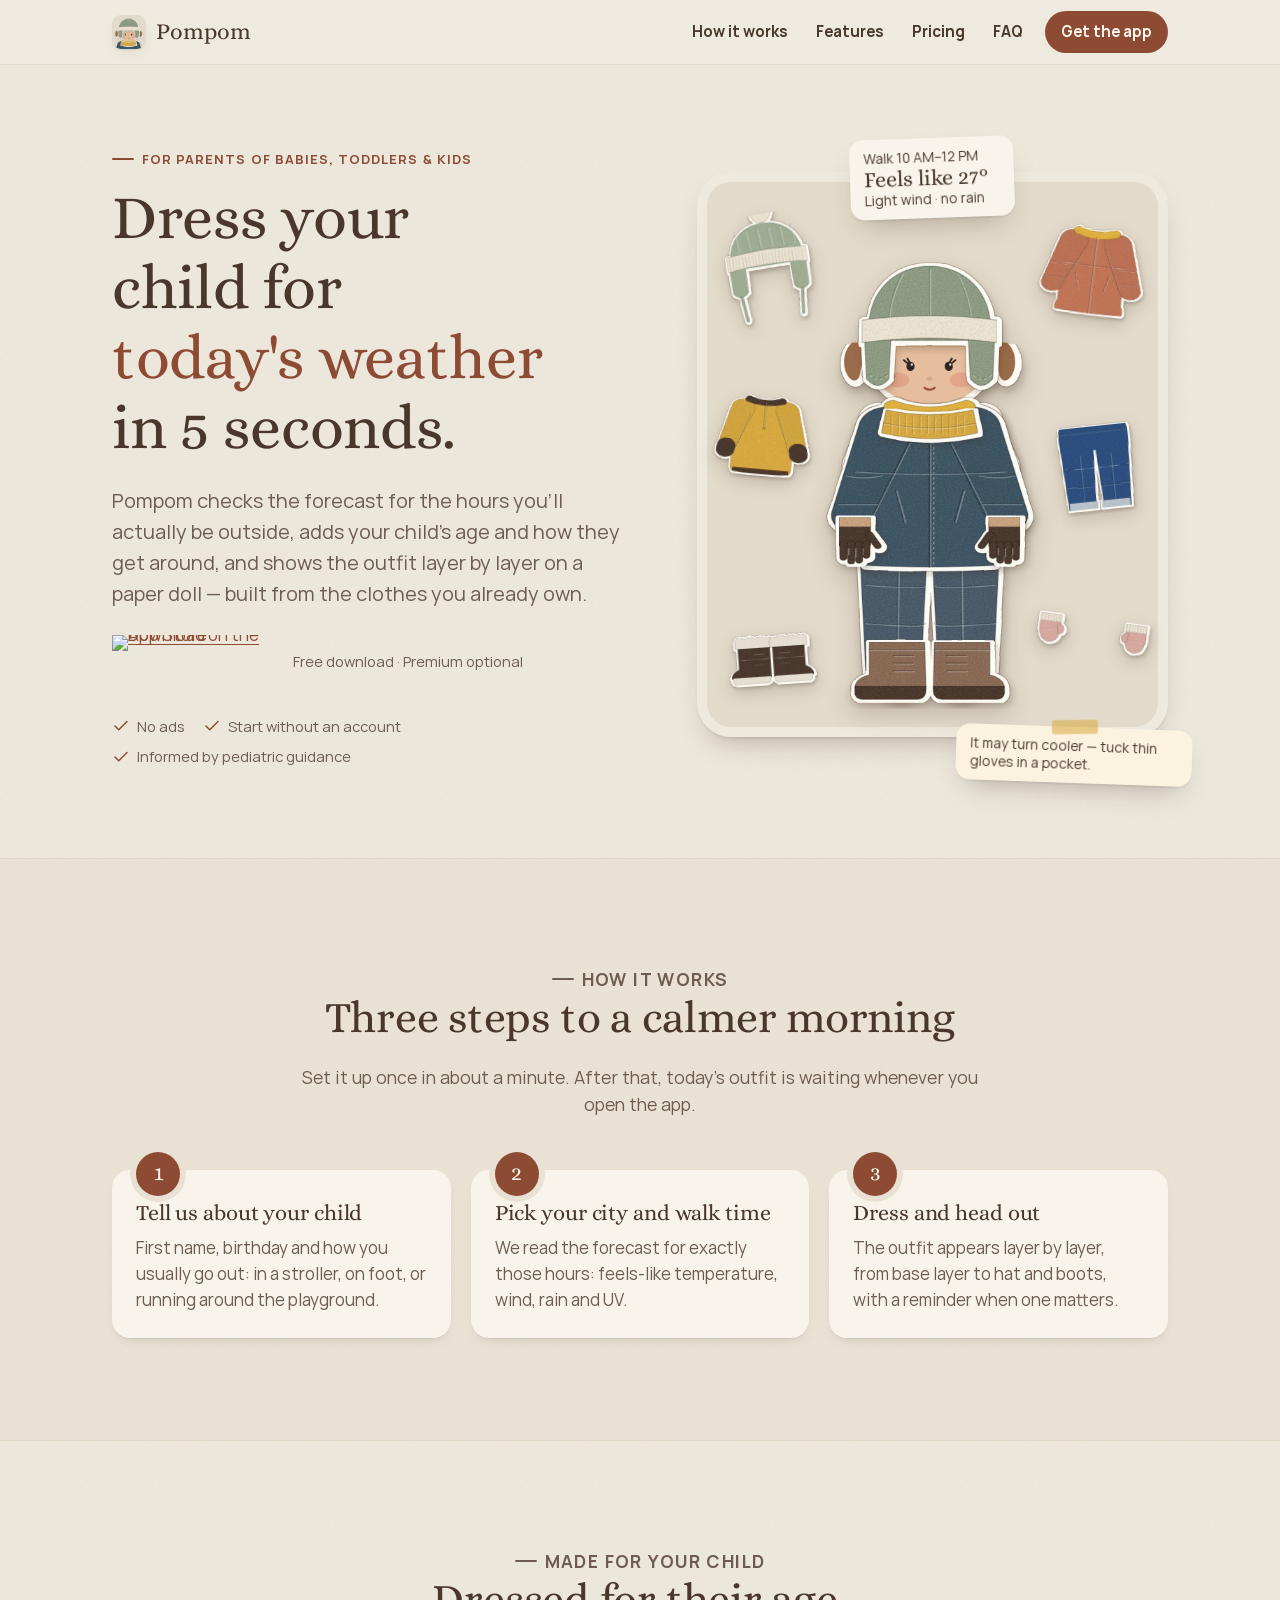
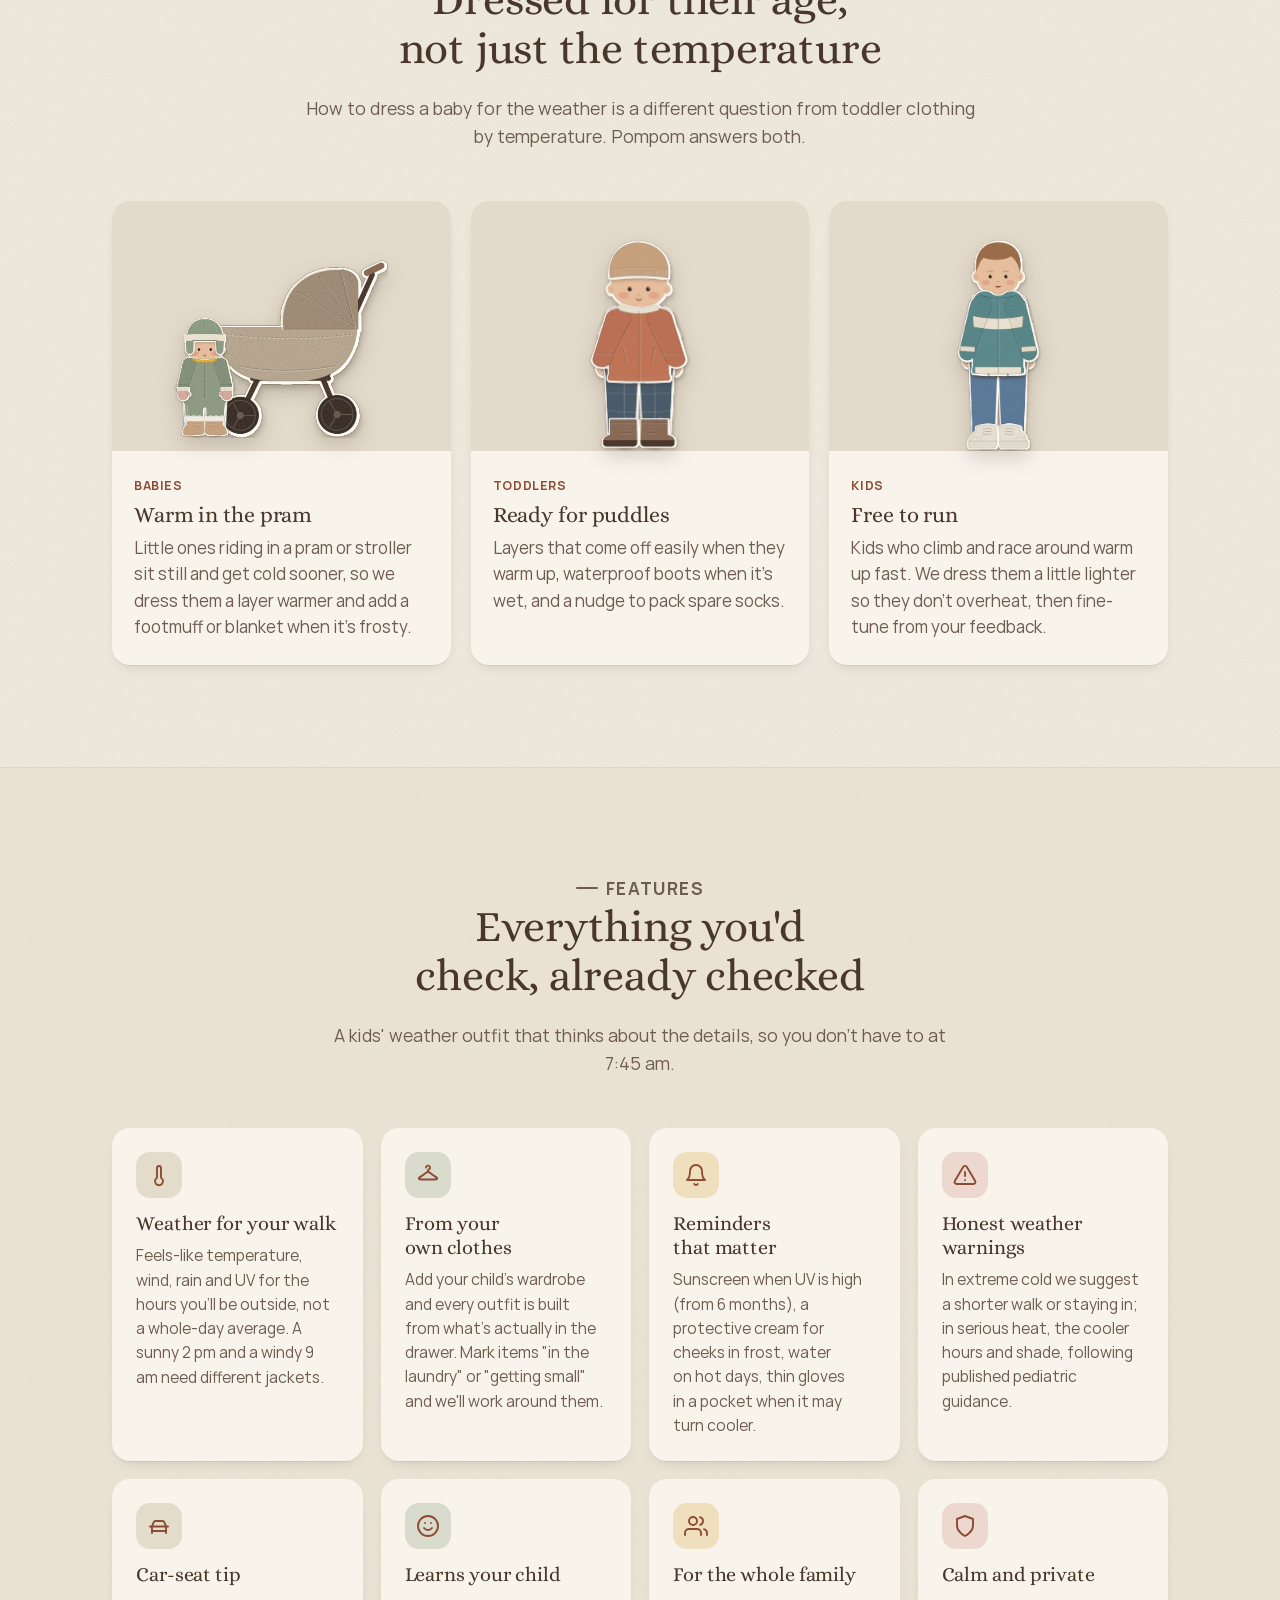
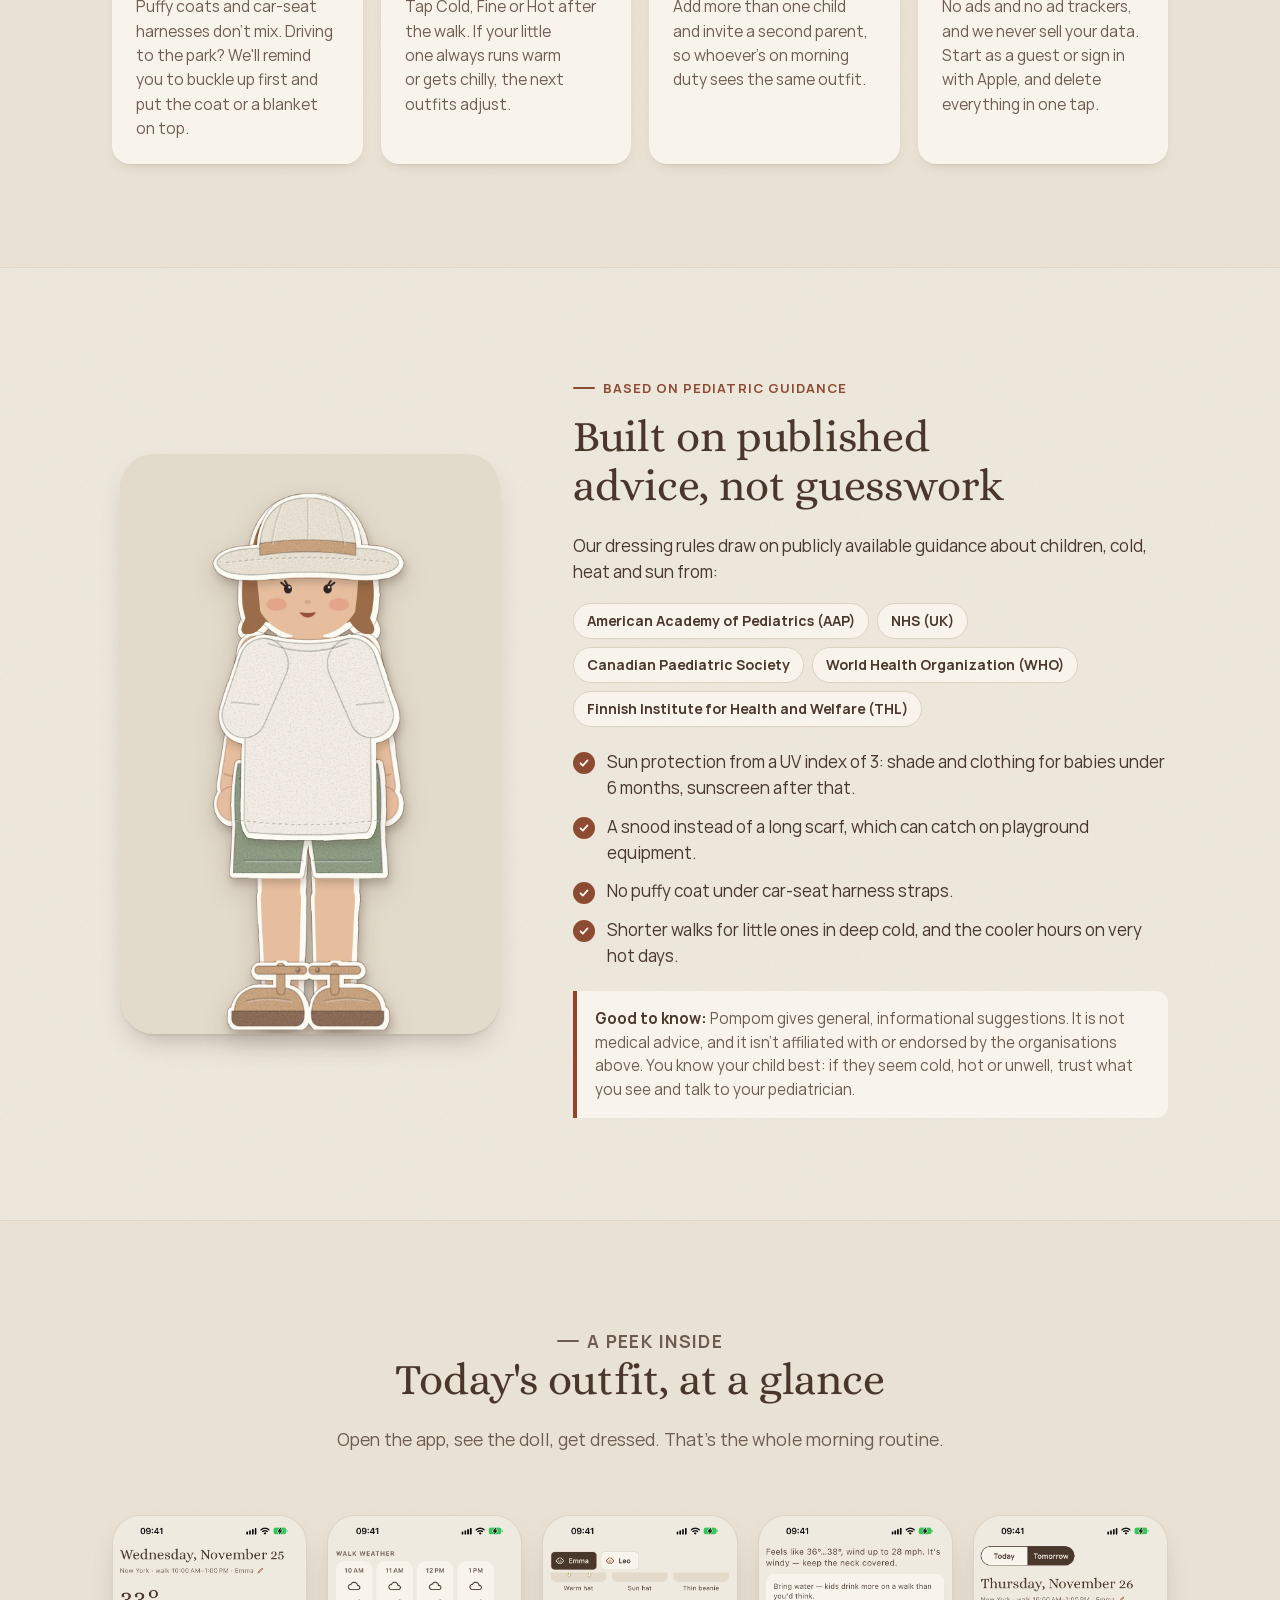
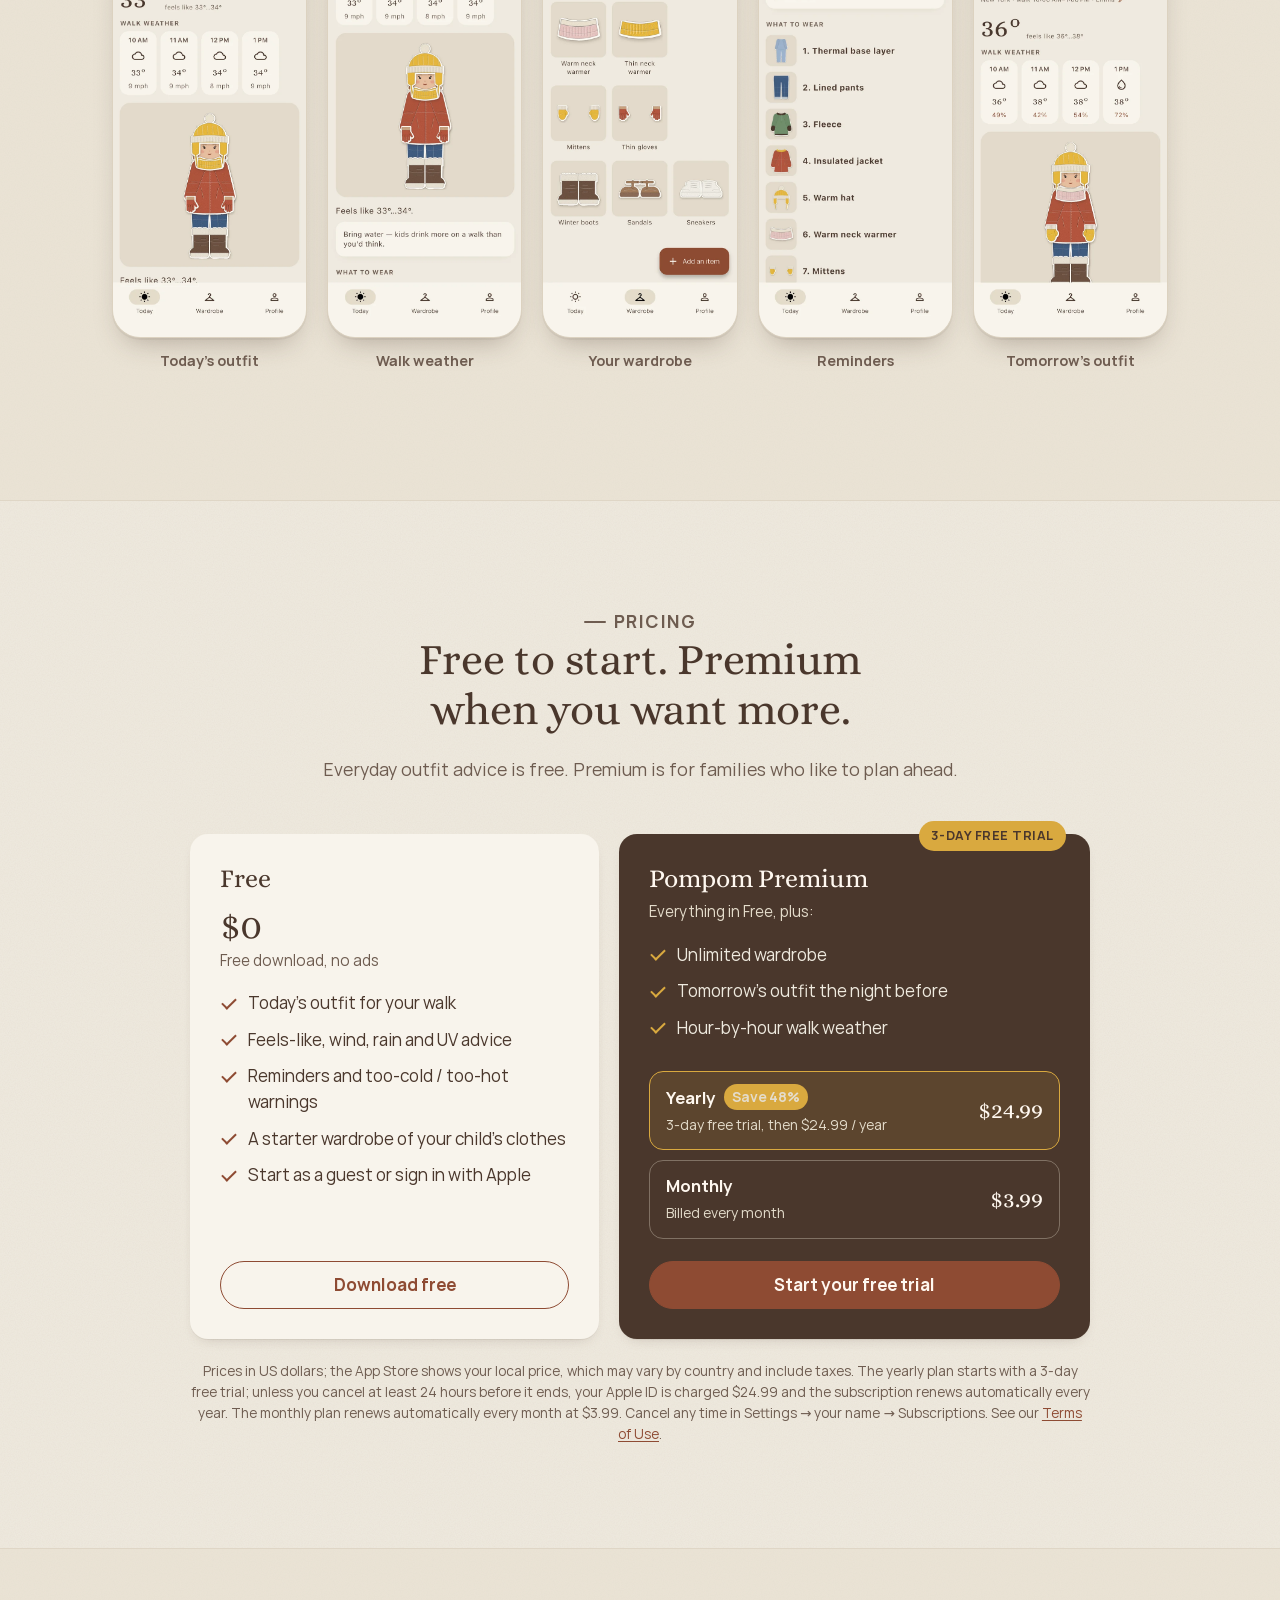
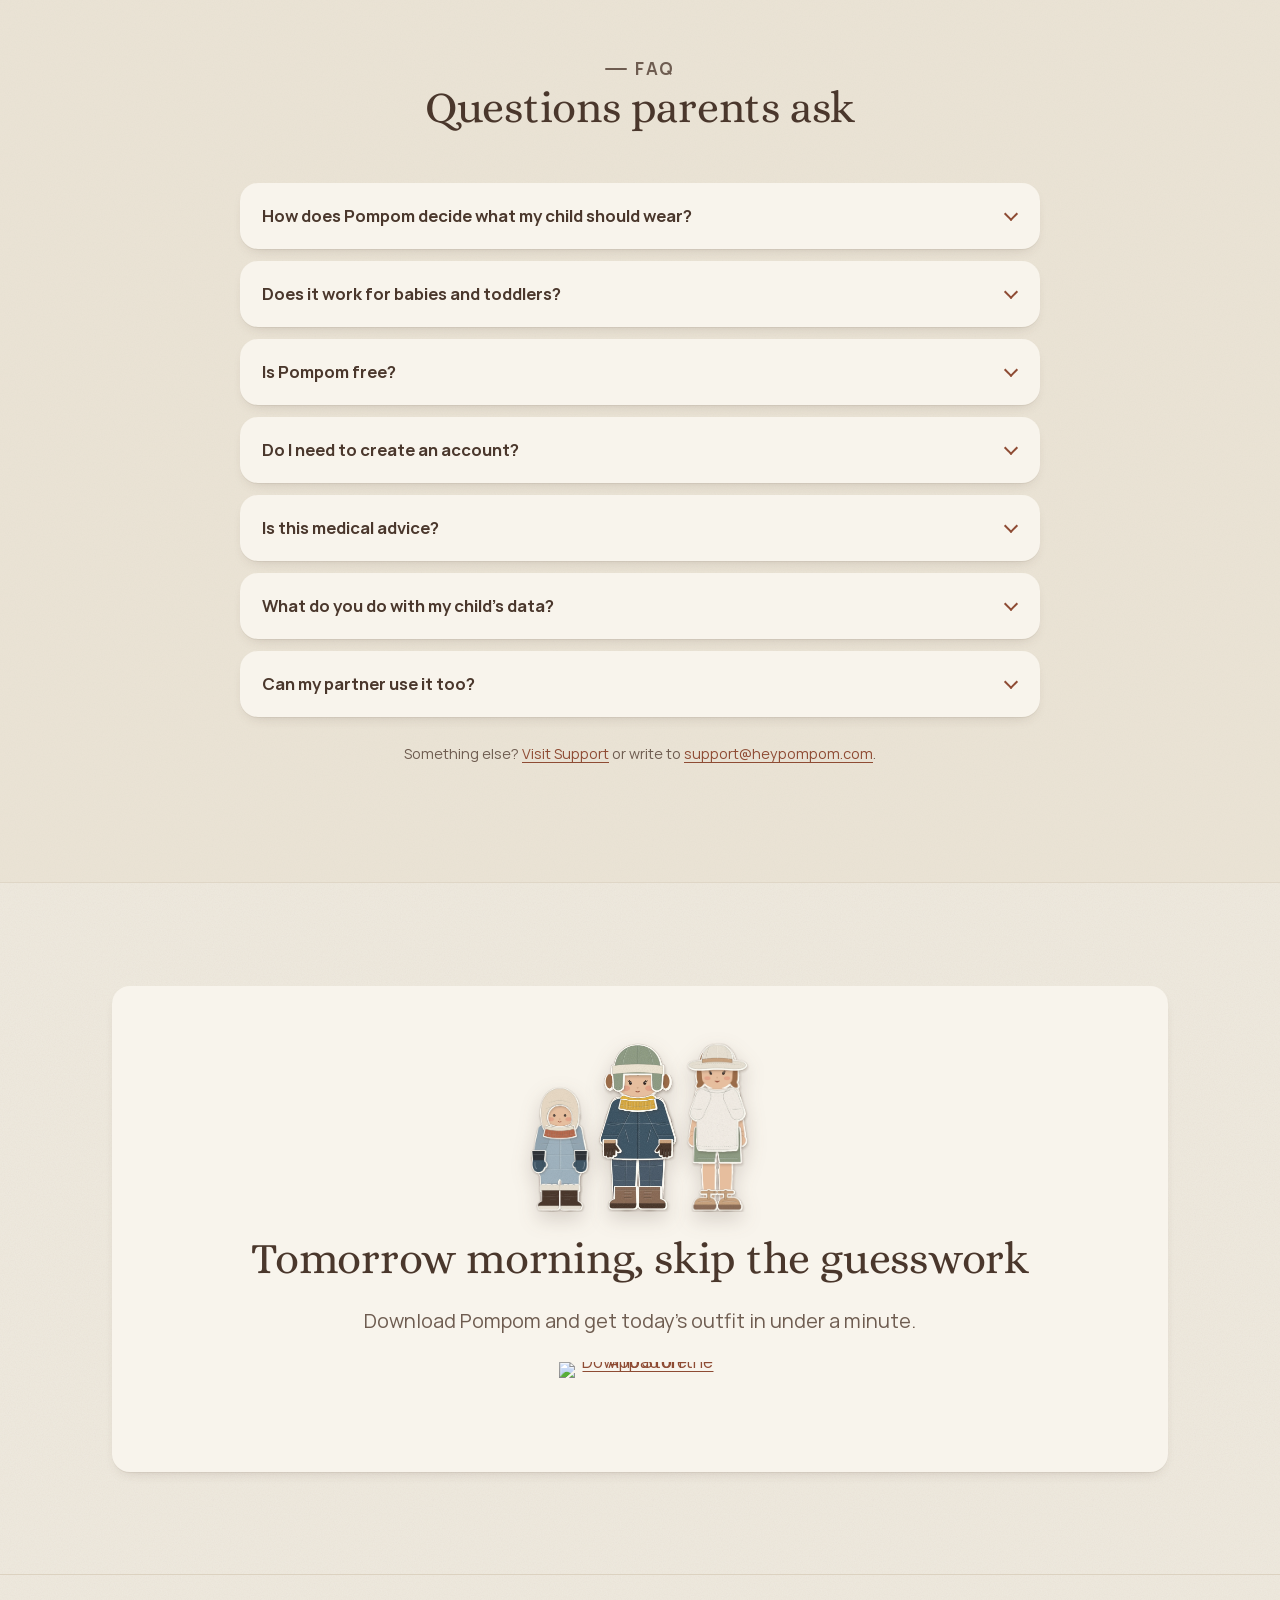
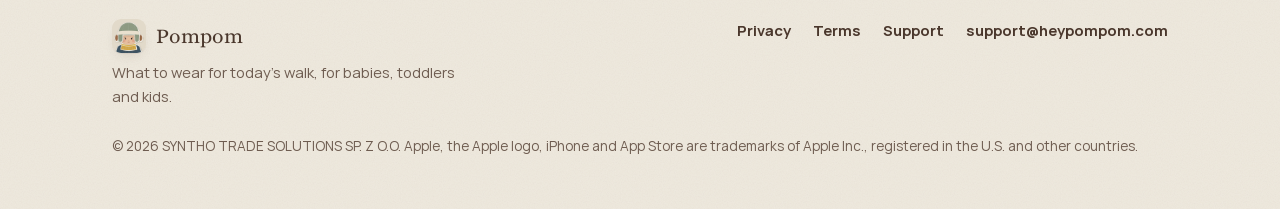
==== commit 88ba2fc4: "Сайт переезжает на heypompom.com, почта — support@heypompom.com Co-Authored-By: Claude Opus 5.5 <nor" ====
--- a/index.html
+++ b/index.html
@@ -5,7 +5,7 @@
   <meta name="viewport" content="width=device-width, initial-scale=1, viewport-fit=cover">
   <title>Pompom — What to Dress Your Kids in for Today's Weather</title>
   <meta name="description" content="Pompom tells you what your baby, toddler or child should wear for today's walk, based on the weather during your walk hours and your child's age. Free on iPhone.">
-  <link rel="canonical" href="https://bundleup.me/">
+  <link rel="canonical" href="https://heypompom.com/">
   <meta name="theme-color" content="#efeadf">
   <meta name="color-scheme" content="light">
 
@@ -16,8 +16,8 @@
   <meta property="og:site_name" content="Pompom">
   <meta property="og:title" content="Pompom — What to dress your child in for today's walk">
   <meta property="og:description" content="Weather for your walk hours, your child's age and your own clothes — shown layer by layer on a paper doll. Free on iPhone.">
-  <meta property="og:url" content="https://bundleup.me/">
-  <meta property="og:image" content="https://bundleup.me/assets/img/og-image.jpg">
+  <meta property="og:url" content="https://heypompom.com/">
+  <meta property="og:image" content="https://heypompom.com/assets/img/og-image.jpg">
   <meta property="og:image:width" content="1200">
   <meta property="og:image:height" content="630">
   <meta property="og:image:alt" content="Pompom: paper-doll children dressed for winter and summer walks">
@@ -36,21 +36,21 @@
     "@graph": [
       {
         "@type": "Organization",
-        "@id": "https://bundleup.me/#org",
+        "@id": "https://heypompom.com/#org",
         "name": "SYNTHO TRADE SOLUTIONS SP. Z O.O.",
-        "url": "https://bundleup.me/",
-        "email": "hi@bundleup.me",
-        "logo": "https://bundleup.me/assets/img/icon-512.png"
+        "url": "https://heypompom.com/",
+        "email": "support@heypompom.com",
+        "logo": "https://heypompom.com/assets/img/icon-512.png"
       },
       {
         "@type": "MobileApplication",
         "name": "Pompom",
-        "url": "https://bundleup.me/",
+        "url": "https://heypompom.com/",
         "description": "Pompom tells parents what to dress their child in for today's walk, based on the weather during the walk hours and the child's age, and shows the outfit layer by layer on a paper doll.",
         "operatingSystem": "iOS",
         "applicationCategory": "LifestyleApplication",
-        "image": "https://bundleup.me/assets/img/og-image.jpg",
-        "publisher": { "@id": "https://bundleup.me/#org" },
+        "image": "https://heypompom.com/assets/img/og-image.jpg",
+        "publisher": { "@id": "https://heypompom.com/#org" },
         "offers": { "@type": "Offer", "price": "0", "priceCurrency": "USD" }
       },
       {
@@ -377,7 +377,7 @@
             <div class="answer"><p>Yes. You can add more than one child and invite a second parent, so whoever is on morning duty sees the same outfit.</p></div>
           </details>
         </div>
-        <p class="center muted small" style="margin-top:26px">Something else? <a href="support/">Visit Support</a> or write to <a href="mailto:hi@bundleup.me">hi@bundleup.me</a>.</p>
+        <p class="center muted small" style="margin-top:26px">Something else? <a href="support/">Visit Support</a> or write to <a href="mailto:support@heypompom.com">support@heypompom.com</a>.</p>
       </div>
     </section>
 
@@ -410,7 +410,7 @@
         <li><a href="privacy/">Privacy</a></li>
         <li><a href="terms/">Terms</a></li>
         <li><a href="support/">Support</a></li>
-        <li><a href="mailto:hi@bundleup.me">hi@bundleup.me</a></li>
+        <li><a href="mailto:support@heypompom.com">support@heypompom.com</a></li>
       </ul>
       <p class="copyright">© 2026 SYNTHO TRADE SOLUTIONS SP. Z O.O. Apple, the Apple logo, iPhone and App Store are trademarks of Apple Inc., registered in the U.S. and other countries.</p>
     </div>
